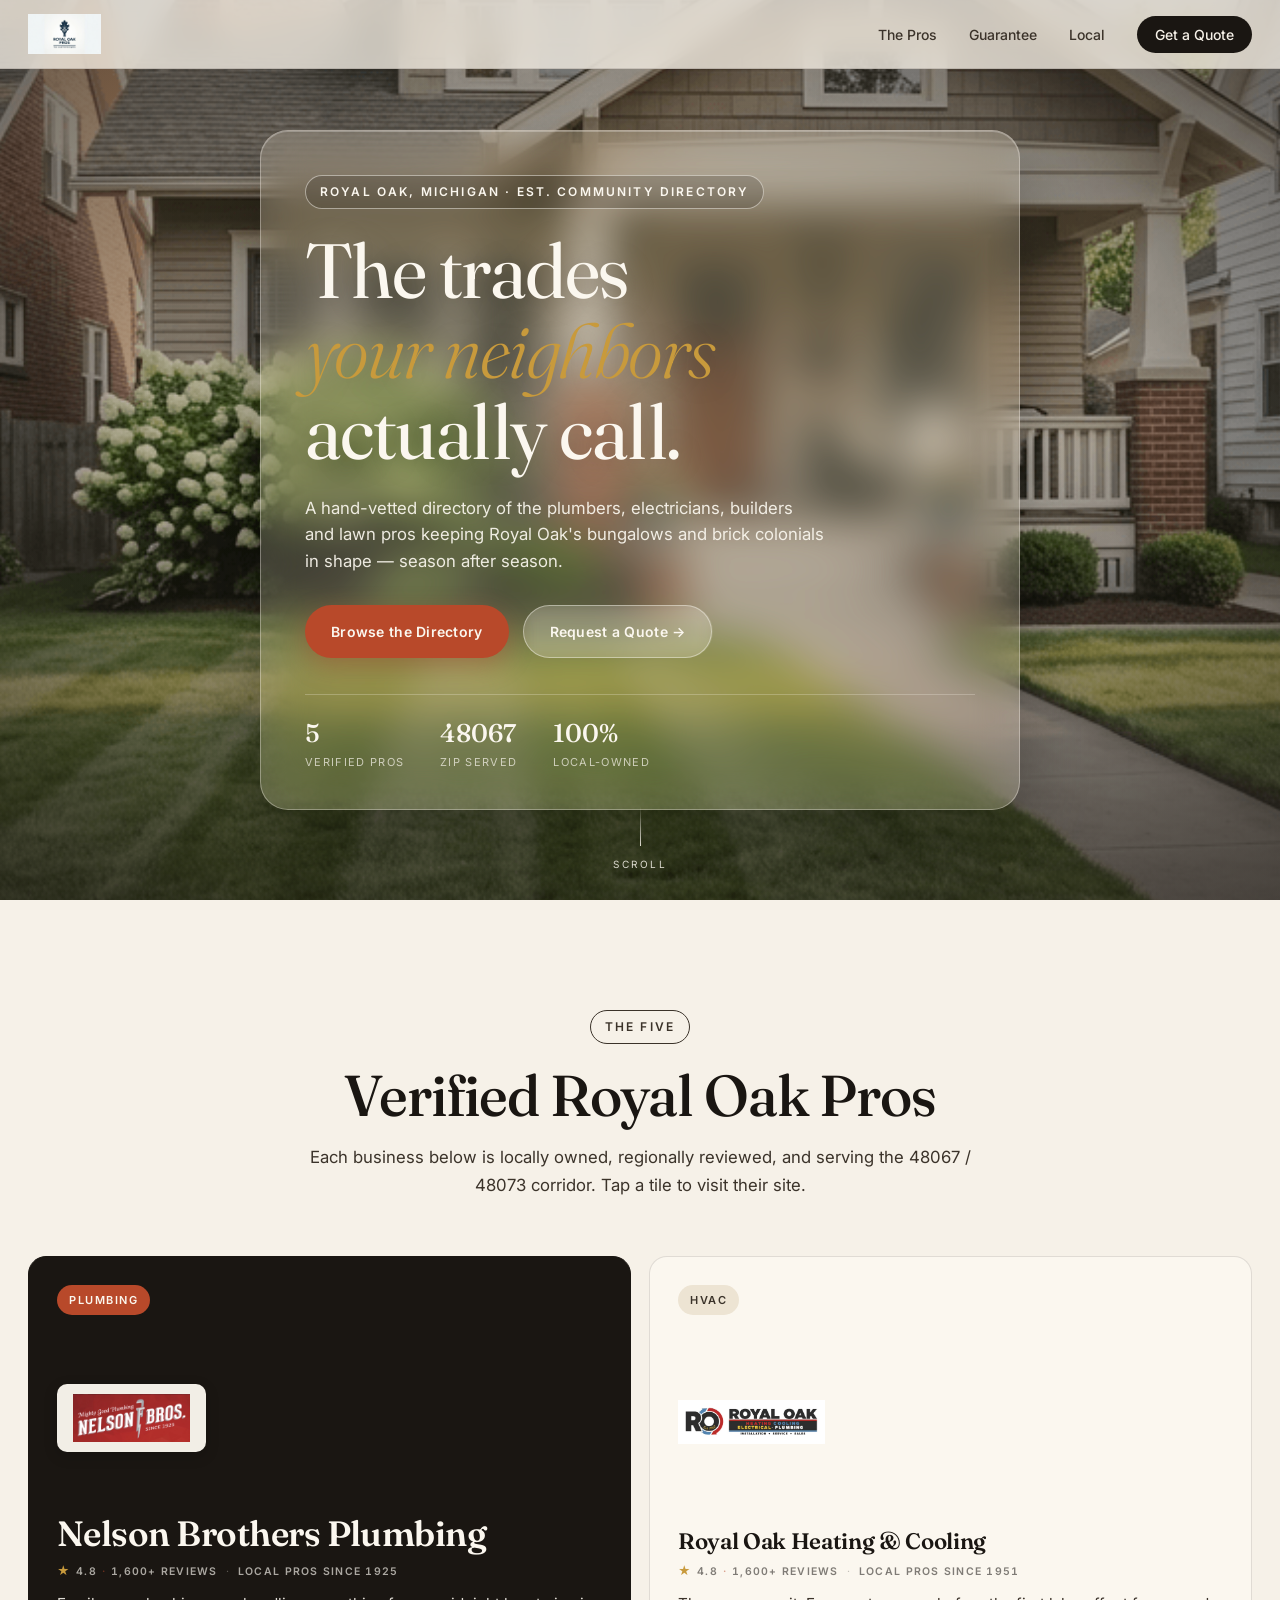
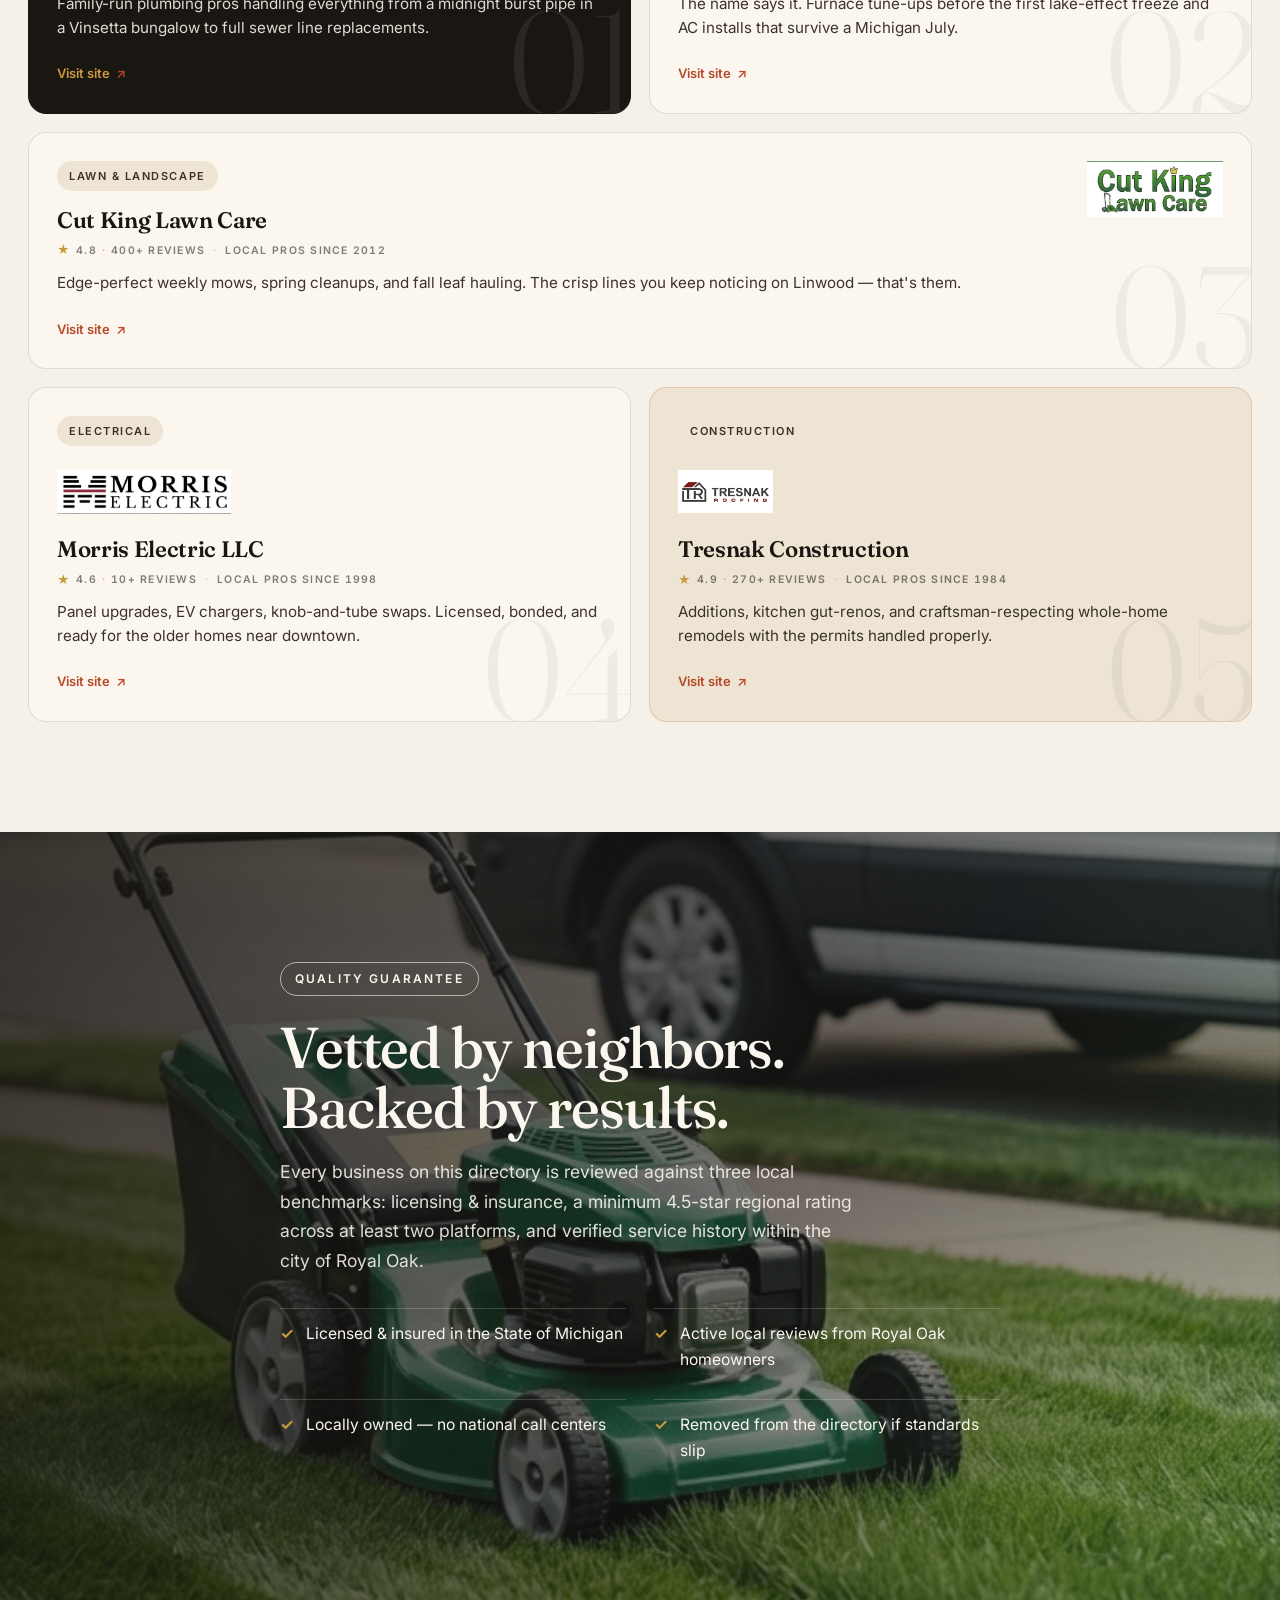
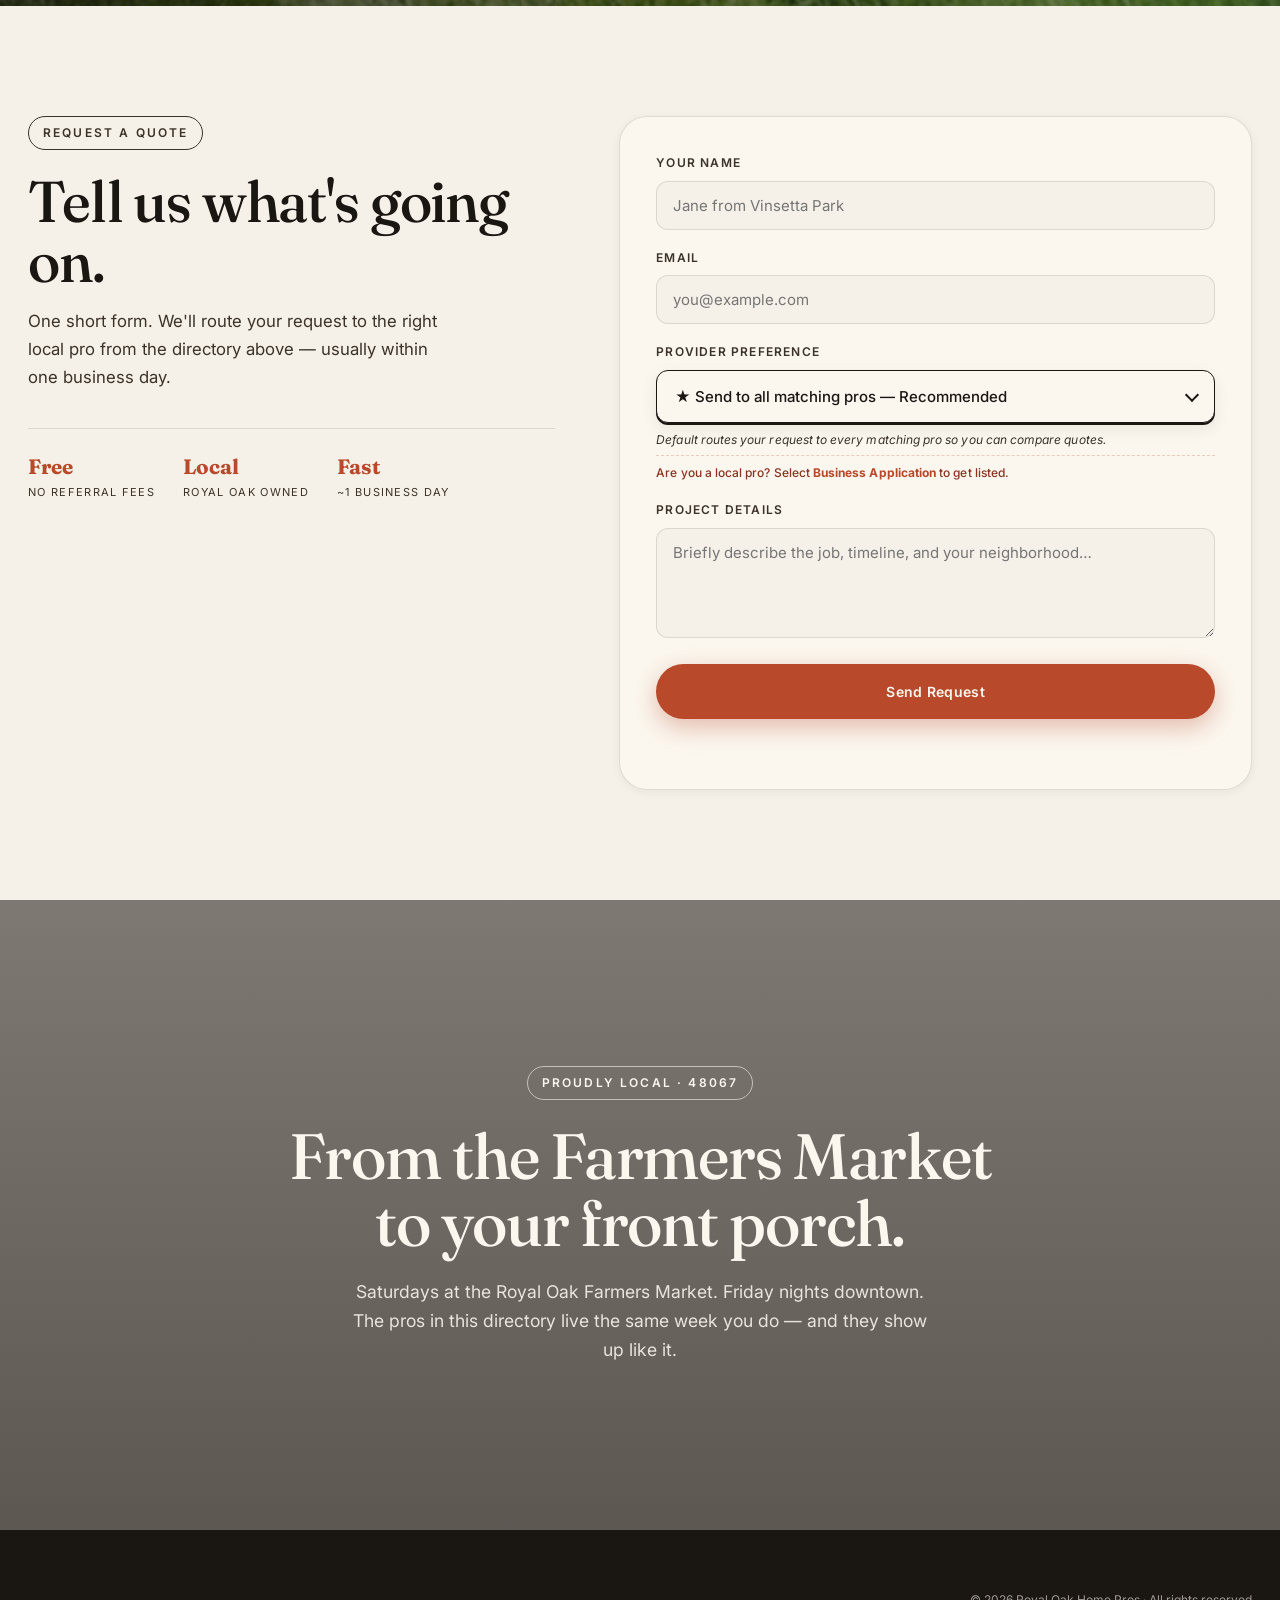
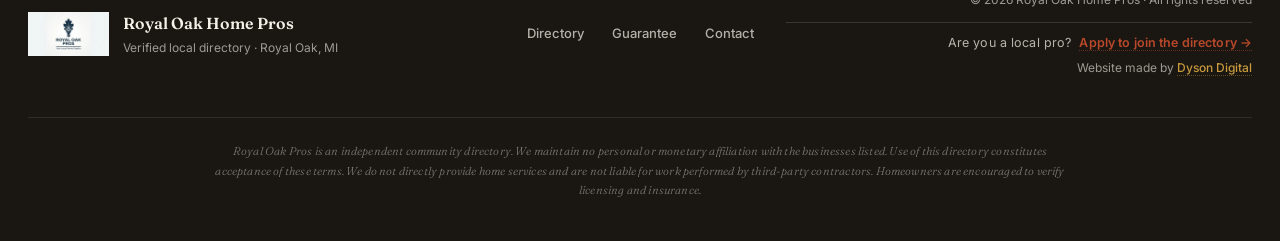
==== index.html @ 3fd9a945 "Revise footer legal disclaimer for clarity Updated footer legal text to clarify directory terms." ====
<!DOCTYPE html>
<html lang="en">
<head>
  <meta charset="UTF-8" />
  <meta http-equiv="X-UA-Compatible" content="IE=edge" />
  <meta name="viewport" content="width=device-width, initial-scale=1.0" />

  <!-- Primary Meta Tags -->
  <title>Royal Oak Home Pros | Trusted Local Contractors in Royal Oak, MI</title>
  <meta name="title" content="Royal Oak Home Pros | Trusted Local Contractors in Royal Oak, MI" />
  <meta name="description" content="Royal Oak Home Pros is the verified directory of the best plumbers, HVAC, electricians, lawn care, and construction professionals serving Royal Oak, Michigan." />
  <meta name="keywords" content="Royal Oak MI, Royal Oak home pros, Royal Oak plumber, Royal Oak HVAC, Royal Oak electrician, Royal Oak lawn care, Royal Oak contractor, Oakland County home services" />
  <meta name="author" content="Royal Oak Home Pros" />
  <meta name="robots" content="index, follow" />

  <!-- Open Graph / Facebook -->
  <meta property="og:type" content="website" />
  <meta property="og:title" content="Royal Oak Home Pros | Trusted Local Contractors in Royal Oak, MI" />
  <meta property="og:description" content="The verified directory of the best home service professionals in Royal Oak, Michigan." />
  <meta property="og:image" content="images/royal-oak-craftsman-bungalow.png" />

  <!-- Twitter -->
  <meta property="twitter:card" content="summary_large_image" />
  <meta property="twitter:title" content="Royal Oak Home Pros | Trusted Local Contractors in Royal Oak, MI" />
  <meta property="twitter:description" content="The verified directory of the best home service professionals in Royal Oak, Michigan." />
  <meta property="twitter:image" content="images/royal-oak-craftsman-bungalow.png" />

  <!-- Favicon -->
  <link rel="icon" type="image/png" href="images/favicon.png" />
  <link rel="shortcut icon" type="image/png" href="images/favicon.png" />
  <link rel="apple-touch-icon" href="images/favicon.png" />

  <!-- External Stylesheet -->
  <link rel="stylesheet" href="style.css" />

  <!-- Google Fonts -->
  <link rel="preconnect" href="https://fonts.googleapis.com" />
  <link rel="preconnect" href="https://fonts.gstatic.com" crossorigin />
  <link href="https://fonts.googleapis.com/css2?family=Fraunces:opsz,wght@9..144,300;9..144,400;9..144,500;9..144,600;9..144,700;9..144,800&family=Inter:wght@300;400;500;600;700&display=swap" rel="stylesheet" />

  <!-- JSON-LD Schema Markup: LocalBusiness Directory -->
  <script type="application/ld+json">
  {
    "@context": "https://schema.org",
    "@type": "LocalBusiness",
    "@id": "https://royaloakhomepros.com/#directory",
    "name": "Royal Oak Home Pros",
    "description": "Verified directory of trusted home service professionals serving Royal Oak, Michigan and the surrounding Oakland County area.",
    "url": "https://royaloakhomepros.com",
    "image": "images/royal-oak-craftsman-bungalow.png",
    "priceRange": "$$",
    "address": {
      "@type": "PostalAddress",
      "addressLocality": "Royal Oak",
      "addressRegion": "MI",
      "postalCode": "48067",
      "addressCountry": "US"
    },
    "geo": {
      "@type": "GeoCoordinates",
      "latitude": 42.4895,
      "longitude": -83.1446
    },
    "areaServed": {
      "@type": "City",
      "name": "Royal Oak, Michigan"
    },
    "hasOfferCatalog": {
      "@type": "OfferCatalog",
      "name": "Verified Royal Oak Home Service Providers",
      "itemListElement": [
        {
          "@type": "LocalBusiness",
          "name": "Nelson Brothers Plumbing",
          "url": "https://www.nelsonbrothersplumbing.com",
          "areaServed": "Royal Oak, MI"
        },
        {
          "@type": "LocalBusiness",
          "name": "Royal Oak Heating & Cooling",
          "url": "https://royaloakheating.com",
          "areaServed": "Royal Oak, MI"
        },
        {
          "@type": "LocalBusiness",
          "name": "Cut King Lawn Care",
          "url": "https://cutkinglawncare.com",
          "areaServed": "Royal Oak, MI"
        },
        {
          "@type": "LocalBusiness",
          "name": "Morris Electric LLC",
          "url": "https://www.morriselectricllc.com/",
          "areaServed": "Royal Oak, MI"
        },
        {
          "@type": "LocalBusiness",
          "name": "Tresnak Construction",
          "url": "https://tresnakconstruction.com",
          "areaServed": "Royal Oak, MI"
        }
      ]
    }
  }
  </script>
</head>
<body>

  <!-- Top Navigation -->
  <nav class="nav">
    <div class="nav-inner">
      <a href="#top" class="nav-logo">
        <img src="images/royal-oak-pros-logo.png" alt="Royal Oak Pros">
      </a>
      <ul class="nav-links">
        <li><a href="#pros">The Pros</a></li>
        <li><a href="#guarantee">Guarantee</a></li>
        <li><a href="#local">Local</a></li>
        <li><a href="#contact" class="nav-cta">Get a Quote</a></li>
      </ul>
    </div>
  </nav>

  <!-- HERO -->
  <header id="top" class="hero" role="banner">
    <div class="hero-bg" aria-hidden="true"></div>
    <div class="hero-vignette" aria-hidden="true"></div>

    <div class="hero-content">
      <div class="glass-card">
        <span class="eyebrow">Royal Oak, Michigan · Est. Community Directory</span>
        <h1>The trades<br/><em>your neighbors</em><br/>actually call.</h1>
        <p class="hero-sub">A hand-vetted directory of the plumbers, electricians, builders and lawn pros keeping Royal Oak's bungalows and brick colonials in shape — season after season.</p>
        <div class="hero-actions">
          <a href="#pros" class="btn btn-primary">Browse the Directory</a>
          <a href="#contact" class="btn btn-ghost">Request a Quote →</a>
        </div>
        <div class="hero-meta">
          <div><strong>5</strong><span>Verified Pros</span></div>
          <div><strong>48067</strong><span>Zip Served</span></div>
          <div><strong>100%</strong><span>Local-Owned</span></div>
        </div>
      </div>
    </div>

    <div class="scroll-cue" aria-hidden="true">
      <span></span>
      <small>Scroll</small>
    </div>
  </header>

  <!-- BENTO PROS -->
  <section id="pros" class="pros-section">
    <div class="section-header">
      <span class="eyebrow dark">The Five</span>
      <h2>Verified Royal Oak Pros</h2>
      <p>Each business below is locally owned, regionally reviewed, and serving the 48067 / 48073 corridor. Tap a tile to visit their site.</p>
    </div>

    <div class="bento">

      <!-- Tile 1: LARGE Feature -->
      <a href="https://www.nelsonbrothersplumbing.com" target="_blank" rel="noopener" class="bento-tile tile-feature">
        <div class="tile-tag">Plumbing</div>
        <div class="tile-logo tile-logo-dark">
          <img src="images/nelson.png" alt="Nelson Brothers Plumbing logo" loading="lazy">
        </div>
        <div class="tile-body">
          <h3>Nelson Brothers Plumbing</h3>
          <div class="tile-meta">
            <span class="meta-rating"><span class="meta-star" aria-hidden="true">★</span>4.8 <em>·</em> 1,600+ Reviews</span>
            <span class="meta-sep" aria-hidden="true">·</span>
            <span class="meta-longevity">Local Pros Since 1925</span>
          </div>
          <p>Family-run plumbing pros handling everything from a midnight burst pipe in a Vinsetta bungalow to full sewer line replacements.</p>
          <span class="tile-link">Visit site <em>↗</em></span>
        </div>
        <div class="tile-deco" aria-hidden="true">01</div>
      </a>

      <!-- Tile 2: TALL -->
      <a href="https://royaloakheating.com" target="_blank" rel="noopener" class="bento-tile tile-tall">
        <div class="tile-tag">HVAC</div>
        <div class="tile-logo">
          <img src="images/roheating.png" alt="Royal Oak Heating & Cooling logo" loading="lazy">
        </div>
        <div class="tile-body">
          <h3>Royal Oak Heating &amp; Cooling</h3>
          <div class="tile-meta">
            <span class="meta-rating"><span class="meta-star" aria-hidden="true">★</span>4.8 <em>·</em> 1,600+ Reviews</span>
            <span class="meta-sep" aria-hidden="true">·</span>
            <span class="meta-longevity">Local Pros Since 1951</span>
          </div>
          <p>The name says it. Furnace tune-ups before the first lake-effect freeze and AC installs that survive a Michigan July.</p>
          <span class="tile-link">Visit site <em>↗</em></span>
        </div>
        <div class="tile-deco" aria-hidden="true">02</div>
      </a>

      <!-- Tile 3: WIDE -->
      <a href="https://cutkinglawncare.com" target="_blank" rel="noopener" class="bento-tile tile-wide">
        <div class="tile-tag">Lawn &amp; Landscape</div>
        <div class="tile-logo tile-logo-inline">
          <img src="images/cutking.png" alt="Cut King Lawn Care logo" loading="lazy">
        </div>
        <div class="tile-body">
          <h3>Cut King Lawn Care</h3>
          <div class="tile-meta">
            <span class="meta-rating"><span class="meta-star" aria-hidden="true">★</span>4.8 <em>·</em> 400+ Reviews</span>
            <span class="meta-sep" aria-hidden="true">·</span>
            <span class="meta-longevity">Local Pros Since 2012</span>
          </div>
          <p>Edge-perfect weekly mows, spring cleanups, and fall leaf hauling. The crisp lines you keep noticing on Linwood — that's them.</p>
          <span class="tile-link">Visit site <em>↗</em></span>
        </div>
        <div class="tile-deco" aria-hidden="true">03</div>
      </a>

      <!-- Tile 4: SMALL -->
      <a href="https://www.morriselectricllc.com/" target="_blank" rel="noopener" class="bento-tile tile-small">
        <div class="tile-tag">Electrical</div>
        <div class="tile-logo">
          <img src="images/morris.png" alt="Morris Electric LLC logo" loading="lazy">
        </div>
        <div class="tile-body">
          <h3>Morris Electric LLC</h3>
          <div class="tile-meta">
            <span class="meta-rating"><span class="meta-star" aria-hidden="true">★</span>4.6 <em>·</em> 10+ Reviews</span>
            <span class="meta-sep" aria-hidden="true">·</span>
            <span class="meta-longevity">Local Pros Since 1998</span>
          </div>
          <p>Panel upgrades, EV chargers, knob-and-tube swaps. Licensed, bonded, and ready for the older homes near downtown.</p>
          <span class="tile-link">Visit site <em>↗</em></span>
        </div>
        <div class="tile-deco" aria-hidden="true">04</div>
      </a>

      <!-- Tile 5: SMALL -->
      <a href="https://tresnakconstruction.com" target="_blank" rel="noopener" class="bento-tile tile-small accent">
        <div class="tile-tag">Construction</div>
        <div class="tile-logo">
          <img src="images/roofing.png" alt="Tresnak Construction logo" loading="lazy">
        </div>
        <div class="tile-body">
          <h3>Tresnak Construction</h3>
          <div class="tile-meta">
            <span class="meta-rating"><span class="meta-star" aria-hidden="true">★</span>4.9 <em>·</em> 270+ Reviews</span>
            <span class="meta-sep" aria-hidden="true">·</span>
            <span class="meta-longevity">Local Pros Since 1984</span>
          </div>
          <p>Additions, kitchen gut-renos, and craftsman-respecting whole-home remodels with the permits handled properly.</p>
          <span class="tile-link">Visit site <em>↗</em></span>
        </div>
        <div class="tile-deco" aria-hidden="true">05</div>
      </a>

    </div>
  </section>

  <!-- QUALITY GUARANTEE SECTION BREAK -->
  <section id="guarantee" class="guarantee">
    <div class="guarantee-image" aria-hidden="true"></div>
    <div class="guarantee-overlay" aria-hidden="true"></div>
    <div class="guarantee-content">
      <span class="eyebrow light">Quality Guarantee</span>
      <h2>Vetted by neighbors.<br/>Backed by results.</h2>
      <p>Every business on this directory is reviewed against three local benchmarks: licensing &amp; insurance, a minimum 4.5-star regional rating across at least two platforms, and verified service history within the city of Royal Oak.</p>
      <ul class="guarantee-list">
        <li><span>✓</span> Licensed &amp; insured in the State of Michigan</li>
        <li><span>✓</span> Active local reviews from Royal Oak homeowners</li>
        <li><span>✓</span> Locally owned — no national call centers</li>
        <li><span>✓</span> Removed from the directory if standards slip</li>
      </ul>
    </div>
  </section>

  <!-- CONTACT FORM -->
  <section id="contact" class="contact">
    <div class="contact-grid">
      <div class="contact-copy">
        <span class="eyebrow dark">Request a Quote</span>
        <h2>Tell us what's going on.</h2>
        <p>One short form. We'll route your request to the right local pro from the directory above — usually within one business day.</p>
        <div class="contact-trust">
          <div><strong>Free</strong><span>No referral fees</span></div>
          <div><strong>Local</strong><span>Royal Oak owned</span></div>
          <div><strong>Fast</strong><span>~1 business day</span></div>
        </div>
      </div>

      <form id="quoteForm" class="contact-form" novalidate>
        <span id="contact-section" class="form-anchor" aria-hidden="true"></span>
        <div class="field">
          <label for="name">Your name</label>
          <input type="text" id="name" name="name" required placeholder="Jane from Vinsetta Park" />
        </div>
        <div class="field">
          <label for="email">Email</label>
          <input type="email" id="email" name="email" required placeholder="you@example.com" />
        </div>
        <div class="field field-provider">
          <label for="service">Provider preference</label>
          <div class="provider-select">
            <select id="service" name="service" required>
              <option value="Send to all matching pros" selected>★ Send to all matching pros — Recommended</option>
              <option disabled>──────────────</option>
              <option value="Plumbing — Nelson Brothers">Plumbing — Nelson Brothers</option>
              <option value="HVAC — Royal Oak Heating &amp; Cooling">HVAC — Royal Oak Heating &amp; Cooling</option>
              <option value="Lawn &amp; Landscape — Cut King">Lawn &amp; Landscape — Cut King</option>
              <option value="Electrical — Morris Electric">Electrical — Morris Electric</option>
              <option value="Construction — Tresnak Construction">Construction — Tresnak Construction</option>
              <option disabled>──────────────</option>
              <option value="Not sure yet">Not sure yet — help me decide</option>
              <option disabled>──────────────</option>
              <option value="Join the Directory — Business Application">Join the Directory — Business Application</option>
            </select>
            <span class="provider-chevron" aria-hidden="true"></span>
          </div>
          <small class="field-help">Default routes your request to every matching pro so you can compare quotes.</small>
          <small class="field-help field-help-pro">Are you a local pro? Select <strong>Business Application</strong> to get listed.</small>
        </div>
        <div class="field">
          <label for="message">Project details</label>
          <textarea id="message" name="message" rows="4" required placeholder="Briefly describe the job, timeline, and your neighborhood…"></textarea>
        </div>
        <button type="submit" class="btn btn-primary btn-block">
          <span class="btn-label">Send Request</span>
          <span class="btn-spinner" aria-hidden="true"></span>
        </button>
        <p class="form-error" id="formError" role="alert"></p>
      </form>
    </div>
  </section>

  <!-- LOCAL ANCHOR PARALLAX -->
  <section id="local" class="parallax" aria-label="Royal Oak Farmers Market">
    <div class="parallax-content">
      <span class="eyebrow light">Proudly Local · 48067</span>
      <h2>From the Farmers Market<br/>to your front porch.</h2>
      <p>Saturdays at the Royal Oak Farmers Market. Friday nights downtown. The pros in this directory live the same week you do — and they show up like it.</p>
    </div>
  </section>

  <!-- FOOTER -->
  <footer class="footer">
    <div class="footer-inner">
      <div class="footer-brand">
        <img src="images/royal-oak-pros-logo.png" alt="Royal Oak Pros">
        <div>
          <strong>Royal Oak Home Pros</strong>
          <small>Verified local directory · Royal Oak, MI</small>
        </div>
      </div>
      <nav class="footer-nav">
        <a href="#pros">Directory</a>
        <a href="#guarantee">Guarantee</a>
        <a href="#contact">Contact</a>
      </nav>
      <div class="footer-credit">
        <small>© 2026 Royal Oak Home Pros · All rights reserved</small>
        <small class="pro-magnet">Are you a local pro? <a href="#contact-section">Apply to join the directory →</a></small>
        <small>Website made by <a href="https://dysondigital.com" target="_blank" rel="noopener">Dyson Digital</a></small>
      </div>
    </div>
    <div class="footer-legal">
      <p>Royal Oak Pros is an independent community directory. We maintain no personal or monetary affiliation with the businesses listed. Use of this directory constitutes acceptance of these terms. We do not directly provide home services and are not liable for work performed by third-party contractors. Homeowners are encouraged to verify licensing and insurance.
</p>
    </div>
  </footer>

  <!-- AJAX Form Submission -->
  <script>
    (function () {
      const form = document.getElementById('quoteForm');
      const errorEl = document.getElementById('formError');
      const FORMSPREE_ENDPOINT = 'https://formspree.io/f/meevzwbe';

      form.addEventListener('submit', async function (e) {
        e.preventDefault();
        errorEl.textContent = '';
        form.classList.add('is-loading');

        const data = new FormData(form);

        try {
          const response = await fetch(FORMSPREE_ENDPOINT, {
            method: 'POST',
            body: data,
            headers: { 'Accept': 'application/json' }
          });

          if (response.ok) {
            // Hide form, then redirect
            form.style.display = 'none';
            window.location.href = 'thanks.html';
          } else {
            const json = await response.json().catch(() => ({}));
            errorEl.textContent = (json && json.error)
              ? json.error
              : 'Something went wrong. Please try again or email us directly.';
            form.classList.remove('is-loading');
          }
        } catch (err) {
          errorEl.textContent = 'Network error. Please check your connection and try again.';
          form.classList.remove('is-loading');
        }
      });
    })();
  </script>

</body>
</html>
---- style.css ----
/* =========================================================
   Royal Oak Home Pros — style.css
   Editorial / craftsman-modern aesthetic
   ========================================================= */

:root {
  --ink: #1a1612;
  --ink-soft: #3b332a;
  --paper: #f6f1e8;
  --paper-warm: #ede4d3;
  --cream: #fbf7ef;
  --rust: #b8492a;
  --rust-deep: #8a3320;
  --moss: #4a5d3a;
  --gold: #c89a3c;
  --line: rgba(26, 22, 18, 0.12);

  --font-display: "Fraunces", Georgia, "Times New Roman", serif;
  --font-body: "Inter", -apple-system, BlinkMacSystemFont, sans-serif;

  --radius: 18px;
  --radius-lg: 28px;
  --shadow-sm: 0 2px 10px rgba(26, 22, 18, 0.06);
  --shadow-md: 0 12px 40px rgba(26, 22, 18, 0.12);
  --shadow-lg: 0 24px 80px rgba(26, 22, 18, 0.22);
}

* {
  box-sizing: border-box;
  margin: 0;
  padding: 0;
}

html {
  scroll-behavior: smooth;
  -webkit-text-size-adjust: 100%;
}

body {
  font-family: var(--font-body);
  font-size: 17px;
  line-height: 1.65;
  color: var(--ink);
  background: var(--paper);
  overflow-x: hidden;
  -webkit-font-smoothing: antialiased;
  -moz-osx-font-smoothing: grayscale;
}

img { max-width: 100%; display: block; }
a { color: inherit; text-decoration: none; }
button { font: inherit; cursor: pointer; border: none; background: none; }

/* ---------- Shared bits ---------- */
.eyebrow {
  display: inline-block;
  font-family: var(--font-body);
  font-size: 12px;
  font-weight: 600;
  letter-spacing: 0.18em;
  text-transform: uppercase;
  color: var(--rust);
  padding: 6px 14px;
  border: 1px solid currentColor;
  border-radius: 100px;
  margin-bottom: 22px;
}
.eyebrow.dark { color: var(--ink-soft); }
.eyebrow.light { color: var(--cream); border-color: rgba(251, 247, 239, 0.6); }

h1, h2, h3 {
  font-family: var(--font-display);
  font-weight: 500;
  letter-spacing: -0.02em;
  line-height: 1.05;
}
h2 {
  font-size: clamp(2rem, 4.5vw, 3.6rem);
  margin-bottom: 18px;
}
h3 {
  font-size: 1.4rem;
  font-weight: 600;
  letter-spacing: -0.015em;
  line-height: 1.2;
}

em { font-style: italic; color: var(--rust); }

/* =========================================================
   NAV
   ========================================================= */
.nav {
  position: fixed;
  top: 0; left: 0; right: 0;
  z-index: 50;
  background: rgba(246, 241, 232, 0.78);
  backdrop-filter: saturate(180%) blur(14px);
  -webkit-backdrop-filter: saturate(180%) blur(14px);
  border-bottom: 1px solid var(--line);
}
.nav-inner {
  max-width: 1280px;
  margin: 0 auto;
  padding: 14px 28px;
  display: flex;
  align-items: center;
  justify-content: space-between;
  gap: 16px;
}
.nav-logo {
  display: flex;
  align-items: center;
  gap: 12px;
  flex-shrink: 0;
  min-width: 0;
}
.nav-logo img {
  display: block;
  height: 40px;
  width: auto;
  max-width: 100%;
  object-fit: contain;
}
.logo-mark {
  display: inline-grid;
  place-items: center;
  width: 36px; height: 36px;
  background: var(--ink);
  color: var(--paper);
  font-family: var(--font-display);
  font-weight: 700;
  font-size: 14px;
  border-radius: 50%;
  letter-spacing: 0.02em;
}
.logo-text {
  font-family: var(--font-display);
  font-weight: 600;
  font-size: 18px;
  letter-spacing: -0.01em;
}
.logo-text em { font-weight: 400; color: var(--ink-soft); }
.nav-links {
  list-style: none;
  display: flex;
  gap: 32px;
  align-items: center;
  flex-shrink: 0;
}
.nav-links a {
  font-size: 14px;
  font-weight: 500;
  color: var(--ink-soft);
  transition: color .2s ease;
}
.nav-links a:hover { color: var(--rust); }
.nav-cta {
  background: var(--ink);
  color: var(--paper) !important;
  padding: 10px 18px;
  border-radius: 100px;
  font-weight: 500;
  white-space: nowrap;
  flex-shrink: 0;
  transition: background .2s ease, transform .2s ease;
}
.nav-cta:hover { background: var(--rust); transform: translateY(-1px); }

@media (max-width: 720px) {
  .nav-inner { padding: 12px 16px; gap: 10px; }
  .nav-links li:not(:last-child) { display: none; }
  .nav-links { gap: 0; }
  .nav-logo img { height: 32px; max-width: 150px; }
  .nav-cta { padding: 9px 14px; font-size: 13px; }
}
@media (max-width: 440px) {
  .nav-inner { padding: 10px 14px; gap: 8px; }
  .nav-logo img { height: 28px; max-width: 120px; }
  .nav-cta { padding: 8px 12px; font-size: 12px; letter-spacing: 0; }
}
@media (max-width: 360px) {
  .nav-logo img { height: 26px; max-width: 100px; }
  .nav-cta { padding: 7px 11px; font-size: 11.5px; }
}

/* =========================================================
   HERO
   ========================================================= */
.hero {
  position: relative;
  min-height: 100vh;
  display: flex;
  align-items: center;
  justify-content: center;
  padding: 120px 24px 80px;
  overflow: hidden;
}
.hero-bg {
  position: absolute; inset: 0;
  background-image: url('images/royal-oak-craftsman-bungalow.png');
  background-size: cover;
  background-position: center;
  z-index: 0;
  transform: scale(1.05);
  animation: heroDrift 24s ease-in-out infinite alternate;
}
@keyframes heroDrift {
  from { transform: scale(1.05) translate(0, 0); }
  to   { transform: scale(1.10) translate(-12px, -8px); }
}
.hero-vignette {
  position: absolute; inset: 0;
  background:
    radial-gradient(ellipse at center, rgba(0,0,0,0) 30%, rgba(26,22,18,0.55) 100%),
    linear-gradient(180deg, rgba(26,22,18,0.25) 0%, rgba(26,22,18,0.15) 50%, rgba(26,22,18,0.45) 100%);
  z-index: 1;
}
.hero-content {
  position: relative;
  z-index: 2;
  width: 100%;
  max-width: 760px;
}

/* GLASSMORPHISM CARD */
.glass-card {
  background: rgba(251, 247, 239, 0.18);
  backdrop-filter: blur(22px) saturate(160%);
  -webkit-backdrop-filter: blur(22px) saturate(160%);
  border: 1px solid rgba(251, 247, 239, 0.35);
  border-radius: var(--radius-lg);
  padding: 44px 44px 38px;
  color: var(--cream);
  box-shadow:
    0 30px 80px rgba(0, 0, 0, 0.35),
    inset 0 1px 0 rgba(255,255,255,0.25);
  animation: glassRise 1.1s cubic-bezier(.2,.8,.2,1) both;
}
@keyframes glassRise {
  from { opacity: 0; transform: translateY(28px); }
  to   { opacity: 1; transform: translateY(0); }
}
.glass-card .eyebrow {
  color: var(--cream);
  border-color: rgba(251, 247, 239, 0.5);
  background: rgba(0,0,0,0.15);
}
.glass-card h1 {
  font-size: clamp(2.6rem, 6vw, 5rem);
  font-weight: 400;
  margin-bottom: 22px;
  text-shadow: 0 2px 30px rgba(0,0,0,0.25);
}
.glass-card h1 em {
  color: var(--gold);
  font-style: italic;
  font-weight: 300;
}
.hero-sub {
  font-size: 1.05rem;
  line-height: 1.6;
  color: rgba(251, 247, 239, 0.92);
  max-width: 520px;
  margin-bottom: 30px;
}
.hero-actions {
  display: flex;
  gap: 14px;
  flex-wrap: wrap;
  margin-bottom: 36px;
}
.hero-meta {
  display: flex;
  gap: 36px;
  padding-top: 26px;
  border-top: 1px solid rgba(251, 247, 239, 0.25);
}
.hero-meta div { display: flex; flex-direction: column; }
.hero-meta strong {
  font-family: var(--font-display);
  font-size: 1.6rem;
  font-weight: 500;
  color: var(--cream);
  line-height: 1;
}
.hero-meta span {
  font-size: 11px;
  letter-spacing: 0.12em;
  text-transform: uppercase;
  color: rgba(251, 247, 239, 0.7);
  margin-top: 6px;
}

@media (max-width: 600px) {
  .glass-card { padding: 32px 26px 28px; }
  .hero-meta { gap: 22px; }
  .hero-meta strong { font-size: 1.3rem; }
}

/* Buttons */
.btn {
  display: inline-flex;
  align-items: center;
  justify-content: center;
  gap: 8px;
  padding: 14px 26px;
  border-radius: 100px;
  font-size: 14px;
  font-weight: 600;
  letter-spacing: 0.02em;
  transition: transform .2s ease, background .2s ease, color .2s ease, box-shadow .2s ease;
  position: relative;
  overflow: hidden;
}
.btn-primary {
  background: var(--rust);
  color: var(--cream);
  box-shadow: 0 8px 24px rgba(184, 73, 42, 0.35);
}
.btn-primary:hover {
  background: var(--rust-deep);
  transform: translateY(-2px);
  box-shadow: 0 12px 32px rgba(184, 73, 42, 0.45);
}
.btn-ghost {
  background: rgba(251, 247, 239, 0.12);
  color: var(--cream);
  border: 1px solid rgba(251, 247, 239, 0.45);
  backdrop-filter: blur(8px);
}
.btn-ghost:hover { background: rgba(251, 247, 239, 0.22); }
.btn-block { width: 100%; padding: 16px 26px; }

/* Scroll cue */
.scroll-cue {
  position: absolute;
  bottom: 28px;
  left: 50%;
  transform: translateX(-50%);
  z-index: 3;
  display: flex;
  flex-direction: column;
  align-items: center;
  gap: 10px;
  color: var(--cream);
  opacity: 0.85;
}
.scroll-cue span {
  width: 1px;
  height: 40px;
  background: linear-gradient(to bottom, transparent, var(--cream));
  animation: scrollPulse 2s ease-in-out infinite;
}
.scroll-cue small {
  font-size: 10px;
  letter-spacing: 0.25em;
  text-transform: uppercase;
}
@keyframes scrollPulse {
  0%, 100% { opacity: 0.4; transform: scaleY(1); }
  50% { opacity: 1; transform: scaleY(1.2); }
}

/* =========================================================
   SECTION HEADER
   ========================================================= */
.section-header {
  text-align: center;
  max-width: 680px;
  margin: 0 auto 56px;
}
.section-header p {
  color: var(--ink-soft);
  font-size: 1.05rem;
  margin-top: 12px;
}

/* =========================================================
   BENTO GRID
   ========================================================= */
.pros-section {
  padding: 110px 28px;
  max-width: 1280px;
  margin: 0 auto;
}

.bento {
  display: grid;
  grid-template-columns: repeat(4, 1fr);
  grid-auto-rows: minmax(220px, auto);
  gap: 18px;
}

.bento-tile {
  position: relative;
  background: var(--cream);
  border: 1px solid var(--line);
  border-radius: var(--radius);
  padding: 28px;
  display: flex;
  flex-direction: column;
  justify-content: space-between;
  overflow: hidden;
  transition: transform .35s cubic-bezier(.2,.8,.2,1), box-shadow .35s ease, border-color .35s ease;
  isolation: isolate;
}
.bento-tile::before {
  content: "";
  position: absolute;
  inset: 0;
  background: radial-gradient(circle at 100% 0%, rgba(184, 73, 42, 0.12), transparent 55%);
  opacity: 0;
  transition: opacity .35s ease;
  z-index: -1;
}
.bento-tile:hover {
  transform: translateY(-6px);
  box-shadow: var(--shadow-md);
  border-color: rgba(184, 73, 42, 0.35);
}
.bento-tile:hover::before { opacity: 1; }

.tile-feature { grid-column: span 2; grid-row: span 2; background: var(--ink); color: var(--cream); border-color: var(--ink); }
.tile-feature h3 { font-size: 2.2rem; color: var(--cream); }
.tile-feature .tile-tag { background: var(--rust); color: var(--cream); }
.tile-feature .tile-deco { color: rgba(251, 247, 239, 0.08); }
.tile-feature .tile-body p { color: rgba(251, 247, 239, 0.88); }
.tile-feature .tile-link { color: var(--gold); }
.tile-feature:hover { border-color: var(--rust); }

.tile-tall  { grid-column: span 2; grid-row: span 2; }
.tile-wide  { grid-column: span 4; grid-row: span 1; }
.tile-small { grid-column: span 2; grid-row: span 1; }

.tile-small.accent { background: var(--paper-warm); border-color: rgba(184, 73, 42, 0.2); }

.tile-tag {
  align-self: flex-start;
  font-size: 11px;
  letter-spacing: 0.14em;
  text-transform: uppercase;
  font-weight: 600;
  padding: 6px 12px;
  border-radius: 100px;
  background: var(--paper-warm);
  color: var(--ink-soft);
  margin-bottom: 16px;
}

/* Pro business logos (brand marks) */
.tile-logo {
  display: flex;
  align-items: center;
  justify-content: flex-start;
  padding: 8px 0 18px;
  margin-bottom: 4px;
}
.tile-logo img {
  display: block;
  height: 44px;
  width: auto;
  max-width: 180px;
  object-fit: contain;
  object-position: left center;
}
/* Feature tile (dark background) — add subtle light plate so logos remain visible */
.tile-logo-dark {
  align-self: flex-start;
  background: rgba(251, 247, 239, 0.96);
  padding: 10px 16px;
  border-radius: 10px;
  margin-bottom: 8px;
  box-shadow: 0 4px 14px rgba(0, 0, 0, 0.18);
}
.tile-logo-dark img {
  height: 48px;
  max-width: 200px;
}
/* Wide tile — place logo inline on the right instead of top for a horizontal layout */
.tile-wide { position: relative; }
.tile-logo-inline {
  position: absolute;
  top: 28px;
  right: 28px;
  padding: 0;
  margin: 0;
  justify-content: flex-end;
  max-width: 40%;
}
.tile-logo-inline img {
  height: 56px;
  max-width: 220px;
  object-position: right center;
}

@media (max-width: 900px) {
  .tile-logo img { height: 40px; max-width: 160px; }
  .tile-logo-dark img { height: 42px; max-width: 170px; }
  /* On mobile the wide tile is full-width — move logo back to the top flow */
  .tile-logo-inline {
    position: static;
    justify-content: flex-start;
    max-width: 100%;
    padding: 8px 0 18px;
  }
  .tile-logo-inline img {
    height: 44px;
    max-width: 180px;
    object-position: left center;
  }
}
@media (max-width: 480px) {
  .tile-logo img { height: 36px; max-width: 140px; }
  .tile-logo-dark { padding: 8px 14px; }
  .tile-logo-dark img { height: 38px; max-width: 150px; }
  .tile-logo-inline img { height: 40px; max-width: 160px; }
}

.tile-body { display: flex; flex-direction: column; gap: 10px; }
.tile-body p { color: var(--ink-soft); font-size: 0.95rem; line-height: 1.55; }

/* Pro metadata — high-end fine print supporting the business name */
.tile-meta {
  display: flex;
  align-items: center;
  flex-wrap: wrap;
  gap: 8px;
  margin-top: -2px;
  margin-bottom: 2px;
  font-size: 10.5px;
  font-weight: 600;
  letter-spacing: 0.12em;
  text-transform: uppercase;
  color: rgba(26, 22, 18, 0.55);
  font-feature-settings: "tnum" 1;
}
.tile-meta .meta-rating,
.tile-meta .meta-longevity {
  display: inline-flex;
  align-items: center;
  gap: 4px;
  white-space: nowrap;
}
.tile-meta .meta-rating em {
  font-style: normal;
  opacity: 0.5;
  padding: 0 1px;
}
.tile-meta .meta-star {
  color: var(--gold);
  font-size: 12px;
  letter-spacing: 0;
  margin-right: 2px;
  line-height: 1;
}
.tile-meta .meta-sep {
  color: rgba(26, 22, 18, 0.25);
  font-weight: 400;
}
/* Dark feature tile — lighter fine print so it reads on ink background */
.tile-feature .tile-meta {
  color: rgba(251, 247, 239, 0.65);
}
.tile-feature .tile-meta .meta-sep {
  color: rgba(251, 247, 239, 0.3);
}
@media (max-width: 480px) {
  .tile-meta { font-size: 10px; letter-spacing: 0.1em; gap: 6px; }
}

.tile-link {
  margin-top: 14px;
  font-size: 13px;
  font-weight: 600;
  color: var(--rust);
  display: inline-flex;
  align-items: center;
  gap: 6px;
}
.tile-link em {
  font-style: normal;
  transition: transform .25s ease;
  display: inline-block;
}
.bento-tile:hover .tile-link em { transform: translate(3px, -3px); }

.tile-deco {
  position: absolute;
  bottom: -20px;
  right: -8px;
  font-family: var(--font-display);
  font-size: 9rem;
  font-weight: 300;
  color: rgba(26, 22, 18, 0.05);
  pointer-events: none;
  line-height: 1;
}

@media (max-width: 900px) {
  .bento { grid-template-columns: repeat(2, 1fr); }
  .tile-feature, .tile-tall, .tile-small, .tile-wide { grid-column: span 2; grid-row: auto; }
  .tile-feature h3 { font-size: 1.8rem; }
}

/* =========================================================
   QUALITY GUARANTEE — section break with image
   ========================================================= */
.guarantee {
  position: relative;
  padding: 130px 28px;
  color: var(--cream);
  overflow: hidden;
  isolation: isolate;
}
.guarantee-image {
  position: absolute; inset: 0;
  background-image: url('images/professional-lawn-care.png');
  background-size: cover;
  background-position: center;
  z-index: -2;
}
.guarantee-overlay {
  position: absolute; inset: 0;
  background:
    linear-gradient(120deg, rgba(26, 22, 18, 0.85) 0%, rgba(26, 22, 18, 0.55) 60%, rgba(74, 93, 58, 0.35) 100%);
  z-index: -1;
}
.guarantee-content {
  max-width: 720px;
  margin: 0 auto;
}
.guarantee-content h2 em { color: var(--gold); }
.guarantee-content p {
  font-size: 1.1rem;
  line-height: 1.7;
  color: rgba(251, 247, 239, 0.88);
  margin-bottom: 32px;
  max-width: 580px;
}
.guarantee-list {
  list-style: none;
  display: grid;
  grid-template-columns: repeat(2, 1fr);
  gap: 14px 28px;
}
.guarantee-list li {
  font-size: 0.98rem;
  color: var(--cream);
  display: flex;
  align-items: flex-start;
  gap: 12px;
  padding: 12px 0;
  border-top: 1px solid rgba(251, 247, 239, 0.18);
}
.guarantee-list li span {
  color: var(--gold);
  font-weight: 700;
  flex-shrink: 0;
}
@media (max-width: 700px) {
  .guarantee-list { grid-template-columns: 1fr; }
}

/* =========================================================
   CONTACT FORM
   ========================================================= */
.contact {
  padding: 110px 28px;
  max-width: 1280px;
  margin: 0 auto;
}
.contact-grid {
  display: grid;
  grid-template-columns: 1fr 1.2fr;
  gap: 64px;
  align-items: start;
}
.contact-copy h2 { margin-bottom: 16px; }
.contact-copy p {
  color: var(--ink-soft);
  font-size: 1.05rem;
  margin-bottom: 36px;
  max-width: 420px;
}
.contact-trust {
  display: flex;
  gap: 28px;
  padding-top: 28px;
  border-top: 1px solid var(--line);
}
.contact-trust div { display: flex; flex-direction: column; }
.contact-trust strong {
  font-family: var(--font-display);
  font-size: 1.3rem;
  color: var(--rust);
  line-height: 1;
}
.contact-trust span {
  font-size: 11px;
  letter-spacing: 0.12em;
  text-transform: uppercase;
  color: var(--ink-soft);
  margin-top: 6px;
}

.contact-form {
  background: var(--cream);
  border: 1px solid var(--line);
  border-radius: var(--radius-lg);
  padding: 36px;
  box-shadow: var(--shadow-sm);
  position: relative;
  scroll-margin-top: 90px;
}
.form-anchor {
  position: absolute;
  top: -90px;
  left: 0;
  width: 1px;
  height: 1px;
  pointer-events: none;
}
.field { margin-bottom: 18px; }
.field label {
  display: block;
  font-size: 12px;
  letter-spacing: 0.1em;
  text-transform: uppercase;
  font-weight: 600;
  color: var(--ink-soft);
  margin-bottom: 8px;
}
.field input,
.field select,
.field textarea {
  width: 100%;
  padding: 14px 16px;
  border: 1px solid var(--line);
  border-radius: 12px;
  background: var(--paper);
  font-family: var(--font-body);
  font-size: 15px;
  color: var(--ink);
  transition: border-color .2s ease, background .2s ease, box-shadow .2s ease;
}
.field input:focus,
.field select:focus,
.field textarea:focus {
  outline: none;
  border-color: var(--rust);
  background: #fff;
  box-shadow: 0 0 0 4px rgba(184, 73, 42, 0.12);
}
.field textarea { resize: vertical; min-height: 110px; font-family: var(--font-body); }

/* Upgraded provider dropdown — craftsman-modern */
.provider-select {
  position: relative;
}
.provider-select select {
  width: 100%;
  padding: 16px 48px 16px 18px;
  border: 1.5px solid var(--ink);
  border-radius: 12px;
  background: var(--cream);
  font-family: var(--font-body);
  font-size: 15px;
  font-weight: 500;
  color: var(--ink);
  cursor: pointer;
  appearance: none;
  -webkit-appearance: none;
  -moz-appearance: none;
  background-image: none;
  box-shadow: 0 2px 0 0 var(--ink), 0 6px 16px rgba(26, 22, 18, 0.08);
  transition: transform .15s ease, box-shadow .2s ease, border-color .2s ease;
}
.provider-select select:hover {
  transform: translateY(-1px);
  box-shadow: 0 3px 0 0 var(--ink), 0 10px 22px rgba(26, 22, 18, 0.12);
}
.provider-select select:focus {
  outline: none;
  border-color: var(--rust);
  box-shadow: 0 2px 0 0 var(--rust), 0 0 0 4px rgba(184, 73, 42, 0.14);
  background: #fff;
}
.provider-select select option {
  font-weight: 500;
  padding: 10px;
  background: var(--cream);
  color: var(--ink);
}
.provider-select select option:checked {
  background: var(--ink);
  color: var(--cream);
}
.provider-select select option:disabled {
  color: rgba(26, 22, 18, 0.3);
  font-weight: 400;
}
.provider-chevron {
  position: absolute;
  right: 18px;
  top: 50%;
  width: 10px;
  height: 10px;
  border-right: 2px solid var(--ink);
  border-bottom: 2px solid var(--ink);
  transform: translateY(-70%) rotate(45deg);
  pointer-events: none;
  transition: border-color .2s ease;
}
.provider-select select:focus ~ .provider-chevron {
  border-color: var(--rust);
}
.field-help {
  display: block;
  margin-top: 8px;
  font-size: 12px;
  font-style: italic;
  color: var(--ink-soft);
  line-height: 1.5;
  letter-spacing: 0.005em;
}
.field-help-pro {
  margin-top: 6px;
  padding-top: 8px;
  border-top: 1px dashed rgba(184, 73, 42, 0.25);
  color: var(--rust-deep);
  font-style: normal;
  font-weight: 500;
}
.field-help-pro strong {
  font-weight: 700;
  color: var(--rust);
}

.btn-spinner {
  display: none;
  width: 16px; height: 16px;
  border: 2px solid rgba(255,255,255,0.4);
  border-top-color: var(--cream);
  border-radius: 50%;
  animation: spin .8s linear infinite;
}
@keyframes spin { to { transform: rotate(360deg); } }
.is-loading .btn-spinner { display: inline-block; }
.is-loading .btn-label { opacity: 0.6; }
.is-loading button { pointer-events: none; }

.form-error {
  margin-top: 14px;
  color: var(--rust-deep);
  font-size: 14px;
  min-height: 20px;
}

@media (max-width: 880px) {
  .contact-grid { grid-template-columns: 1fr; gap: 40px; }
  .contact-form { padding: 28px; }
}

/* =========================================================
   PARALLAX LOCAL ANCHOR
   ========================================================= */
.parallax {
  position: relative;
  min-height: 70vh;
  background-image: url('images/royal-oak-farmers-market.png');
  background-size: cover;
  background-position: center;
  background-attachment: fixed; /* parallax */
  display: flex;
  align-items: center;
  justify-content: center;
  padding: 120px 28px;
  color: var(--cream);
  text-align: center;
  isolation: isolate;
}
.parallax::before {
  content: "";
  position: absolute; inset: 0;
  background:
    linear-gradient(180deg, rgba(26, 22, 18, 0.55) 0%, rgba(26, 22, 18, 0.7) 100%);
  z-index: -1;
}
.parallax-content { max-width: 760px; }
.parallax-content h2 {
  font-size: clamp(2.2rem, 5vw, 4rem);
  margin-bottom: 20px;
}
.parallax-content h2 em { color: var(--gold); }
.parallax-content p {
  font-size: 1.1rem;
  color: rgba(251, 247, 239, 0.88);
  max-width: 580px;
  margin: 0 auto;
}

/* iOS doesn't support background-attachment: fixed well */
@media (max-width: 900px) {
  .parallax { background-attachment: scroll; min-height: 55vh; }
}

/* =========================================================
   FOOTER
   ========================================================= */
.footer {
  background: var(--ink);
  color: var(--paper);
  padding: 60px 28px 40px;
}
.footer-inner {
  max-width: 1280px;
  margin: 0 auto;
  display: grid;
  grid-template-columns: 1fr auto 1fr;
  align-items: center;
  gap: 32px;
}
.footer-brand {
  display: flex;
  align-items: center;
  gap: 14px;
}
.footer-brand img {
  display: block;
  height: 44px;
  width: auto;
  max-width: 100%;
  object-fit: contain;
  flex-shrink: 0;
}
.footer-brand strong {
  display: block;
  font-family: var(--font-display);
  font-size: 16px;
  font-weight: 600;
}
.footer-brand small {
  display: block;
  font-size: 12px;
  color: rgba(246, 241, 232, 0.6);
  margin-top: 2px;
}
.footer-nav {
  display: flex;
  gap: 28px;
}
.footer-nav a {
  font-size: 13px;
  font-weight: 500;
  color: rgba(246, 241, 232, 0.7);
  transition: color .2s ease;
}
.footer-nav a:hover { color: var(--gold); }
.footer-credit {
  text-align: right;
  display: flex;
  flex-direction: column;
  gap: 4px;
}
.footer-credit small {
  font-size: 12px;
  color: rgba(246, 241, 232, 0.6);
}
.footer-credit a {
  color: var(--gold);
  font-weight: 500;
  border-bottom: 1px dotted rgba(200, 154, 60, 0.4);
  transition: color .2s ease, border-color .2s ease;
}
.footer-credit a:hover { color: var(--cream); border-color: var(--cream); }

/* Pro-Link Magnet — sits above agency credit */
.pro-magnet {
  margin-top: 8px;
  padding-top: 10px;
  border-top: 1px solid rgba(246, 241, 232, 0.14);
  font-size: 12.5px !important;
  color: rgba(246, 241, 232, 0.72) !important;
  letter-spacing: 0.01em;
}
.pro-magnet a {
  color: var(--rust) !important;
  font-weight: 600;
  margin-left: 4px;
  border-bottom: 1px dotted rgba(184, 73, 42, 0.5) !important;
  transition: color .2s ease, border-color .2s ease, letter-spacing .2s ease;
}
.pro-magnet a:hover {
  color: var(--gold) !important;
  border-bottom-color: var(--gold) !important;
  letter-spacing: 0.02em;
}

/* Legal disclaimer — full-width fine print */
.footer-legal {
  max-width: 1280px;
  margin: 40px auto 0;
  padding-top: 24px;
  border-top: 1px solid rgba(246, 241, 232, 0.1);
}
.footer-legal p {
  font-family: var(--font-display);
  font-weight: 300;
  font-style: italic;
  font-size: 11.5px;
  line-height: 1.7;
  letter-spacing: 0.015em;
  color: rgba(246, 241, 232, 0.45);
  max-width: 860px;
  margin: 0 auto;
  text-align: center;
}

@media (max-width: 800px) {
  .footer-inner { grid-template-columns: 1fr; text-align: center; }
  .footer-brand { justify-content: center; }
  .footer-nav { justify-content: center; }
  .footer-credit { text-align: center; align-items: center; }
  .pro-magnet { padding-left: 16px; padding-right: 16px; }
  .footer-legal { margin-top: 32px; padding: 24px 4px 0; }
  .footer-legal p { font-size: 11px; line-height: 1.65; }
}

/* =========================================================
   THANKS PAGE
   ========================================================= */
.thanks-page {
  min-height: 100vh;
  display: flex;
  align-items: center;
  justify-content: center;
  padding: 80px 28px;
  background:
    radial-gradient(ellipse at top left, rgba(184, 73, 42, 0.08), transparent 50%),
    radial-gradient(ellipse at bottom right, rgba(74, 93, 58, 0.06), transparent 50%),
    var(--paper);
}
.thanks-card {
  max-width: 580px;
  text-align: center;
  background: var(--cream);
  border: 1px solid var(--line);
  border-radius: var(--radius-lg);
  padding: 64px 48px;
  box-shadow: var(--shadow-md);
  animation: glassRise .9s cubic-bezier(.2,.8,.2,1) both;
}
.thanks-icon {
  width: 72px; height: 72px;
  margin: 0 auto 24px;
  border-radius: 50%;
  background: var(--rust);
  color: var(--cream);
  display: grid;
  place-items: center;
  font-size: 32px;
  box-shadow: 0 12px 32px rgba(184, 73, 42, 0.35);
}
.thanks-card h1 {
  font-family: var(--font-display);
  font-size: 2.6rem;
  font-weight: 500;
  margin-bottom: 14px;
}
.thanks-card h1 em { color: var(--rust); }
.thanks-card p {
  color: var(--ink-soft);
  font-size: 1.05rem;
  line-height: 1.65;
  margin-bottom: 28px;
}
.thanks-actions {
  display: flex;
  gap: 12px;
  justify-content: center;
  flex-wrap: wrap;
}
.btn-secondary {
  background: var(--paper-warm);
  color: var(--ink);
  border: 1px solid var(--line);
}
.btn-secondary:hover {
  background: var(--ink);
  color: var(--cream);
  transform: translateY(-2px);
}
.thanks-footer {
  margin-top: 40px;
  padding-top: 24px;
  border-top: 1px solid var(--line);
  font-size: 12px;
  color: var(--ink-soft);
  letter-spacing: 0.05em;
}
.thanks-footer a {
  color: var(--rust);
  font-weight: 500;
  border-bottom: 1px dotted rgba(184, 73, 42, 0.4);
}
.thanks-footer a:hover { color: var(--rust-deep); }

@media (max-width: 540px) {
  .thanks-card { padding: 44px 28px; }
  .thanks-card h1 { font-size: 2rem; }
}
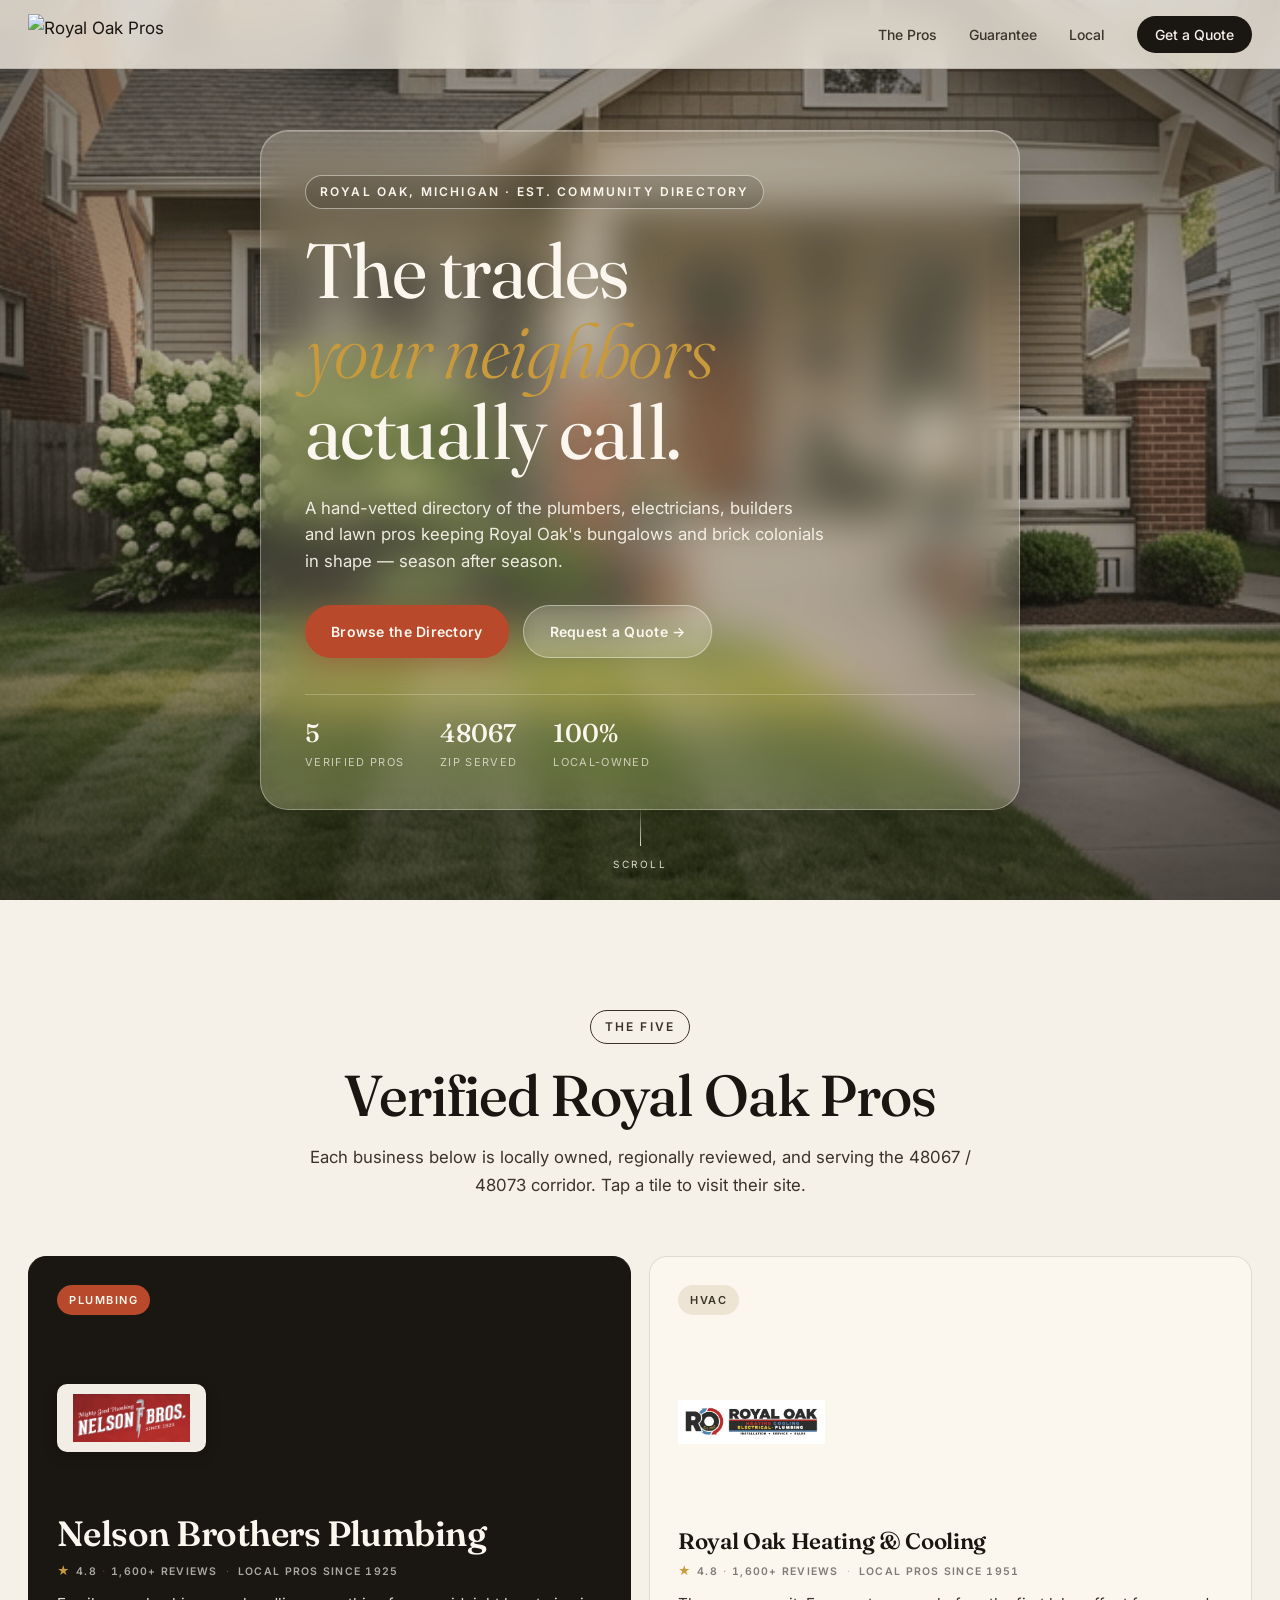
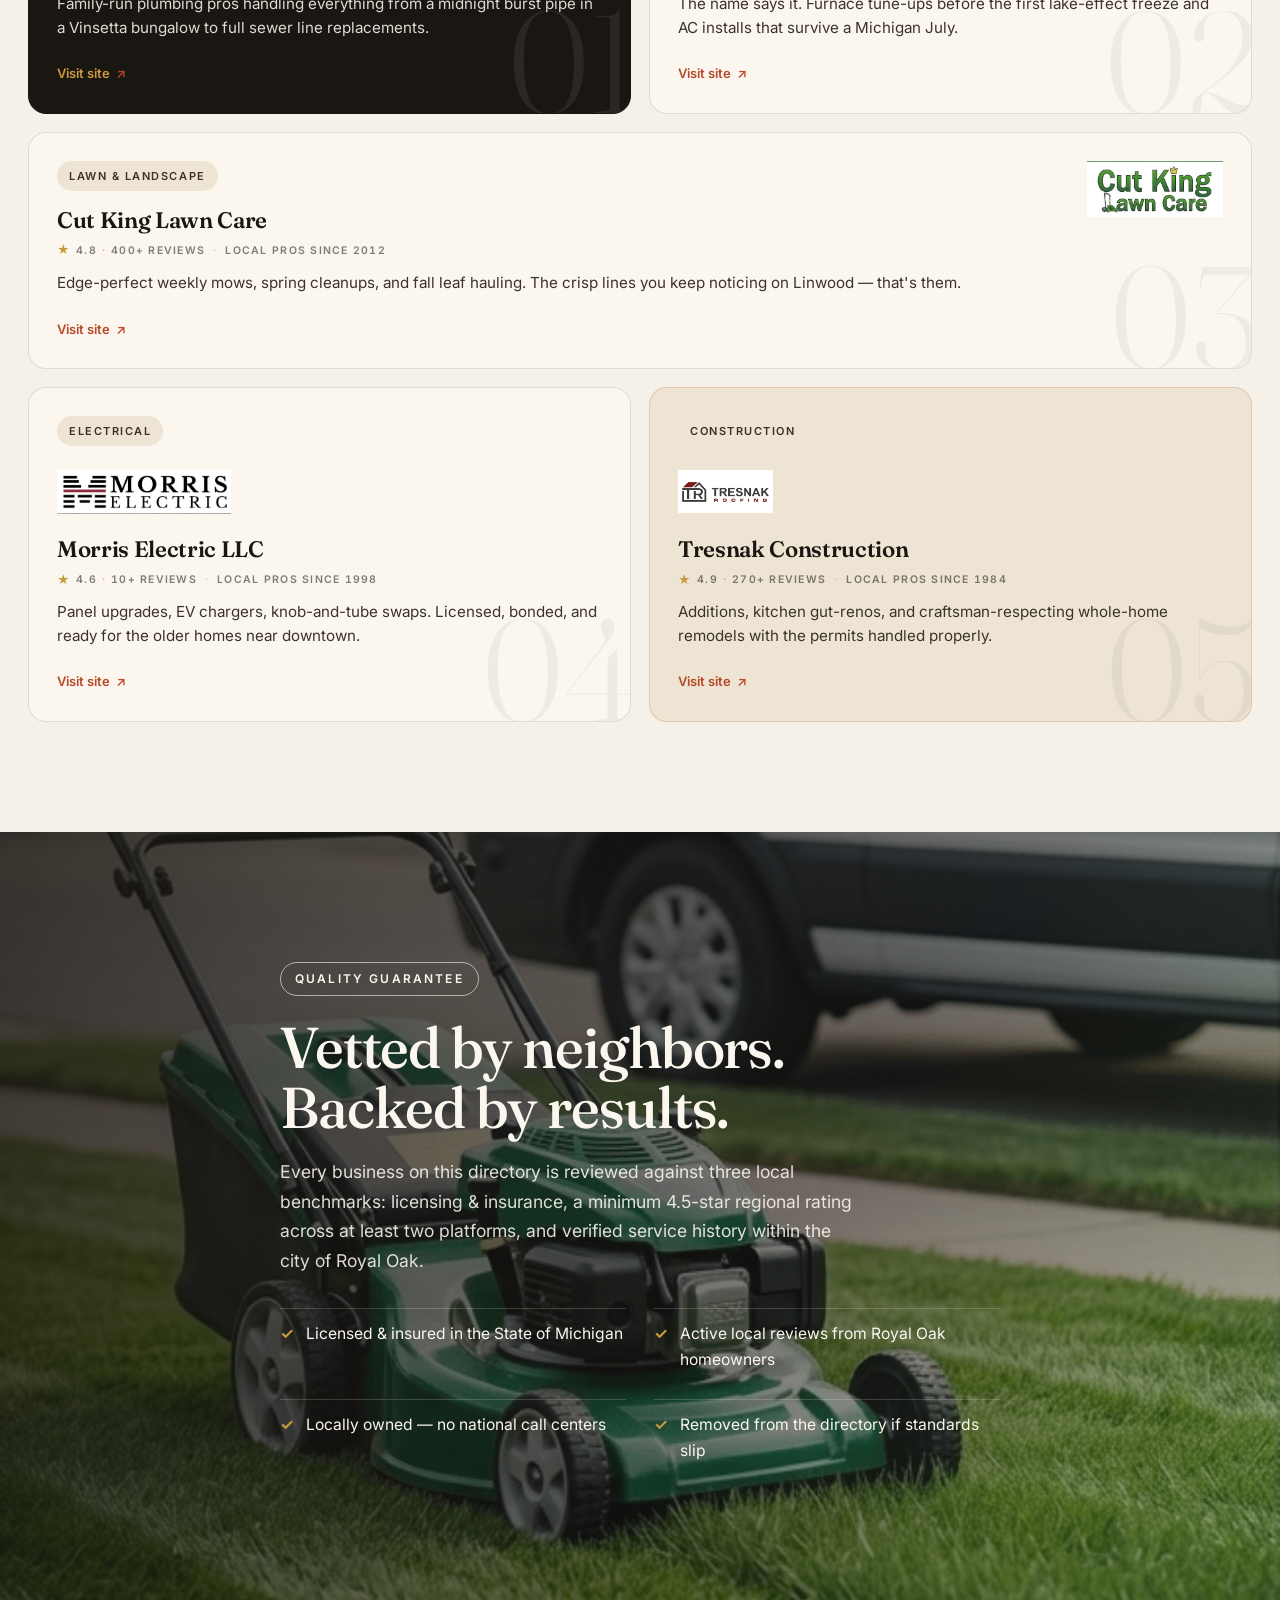
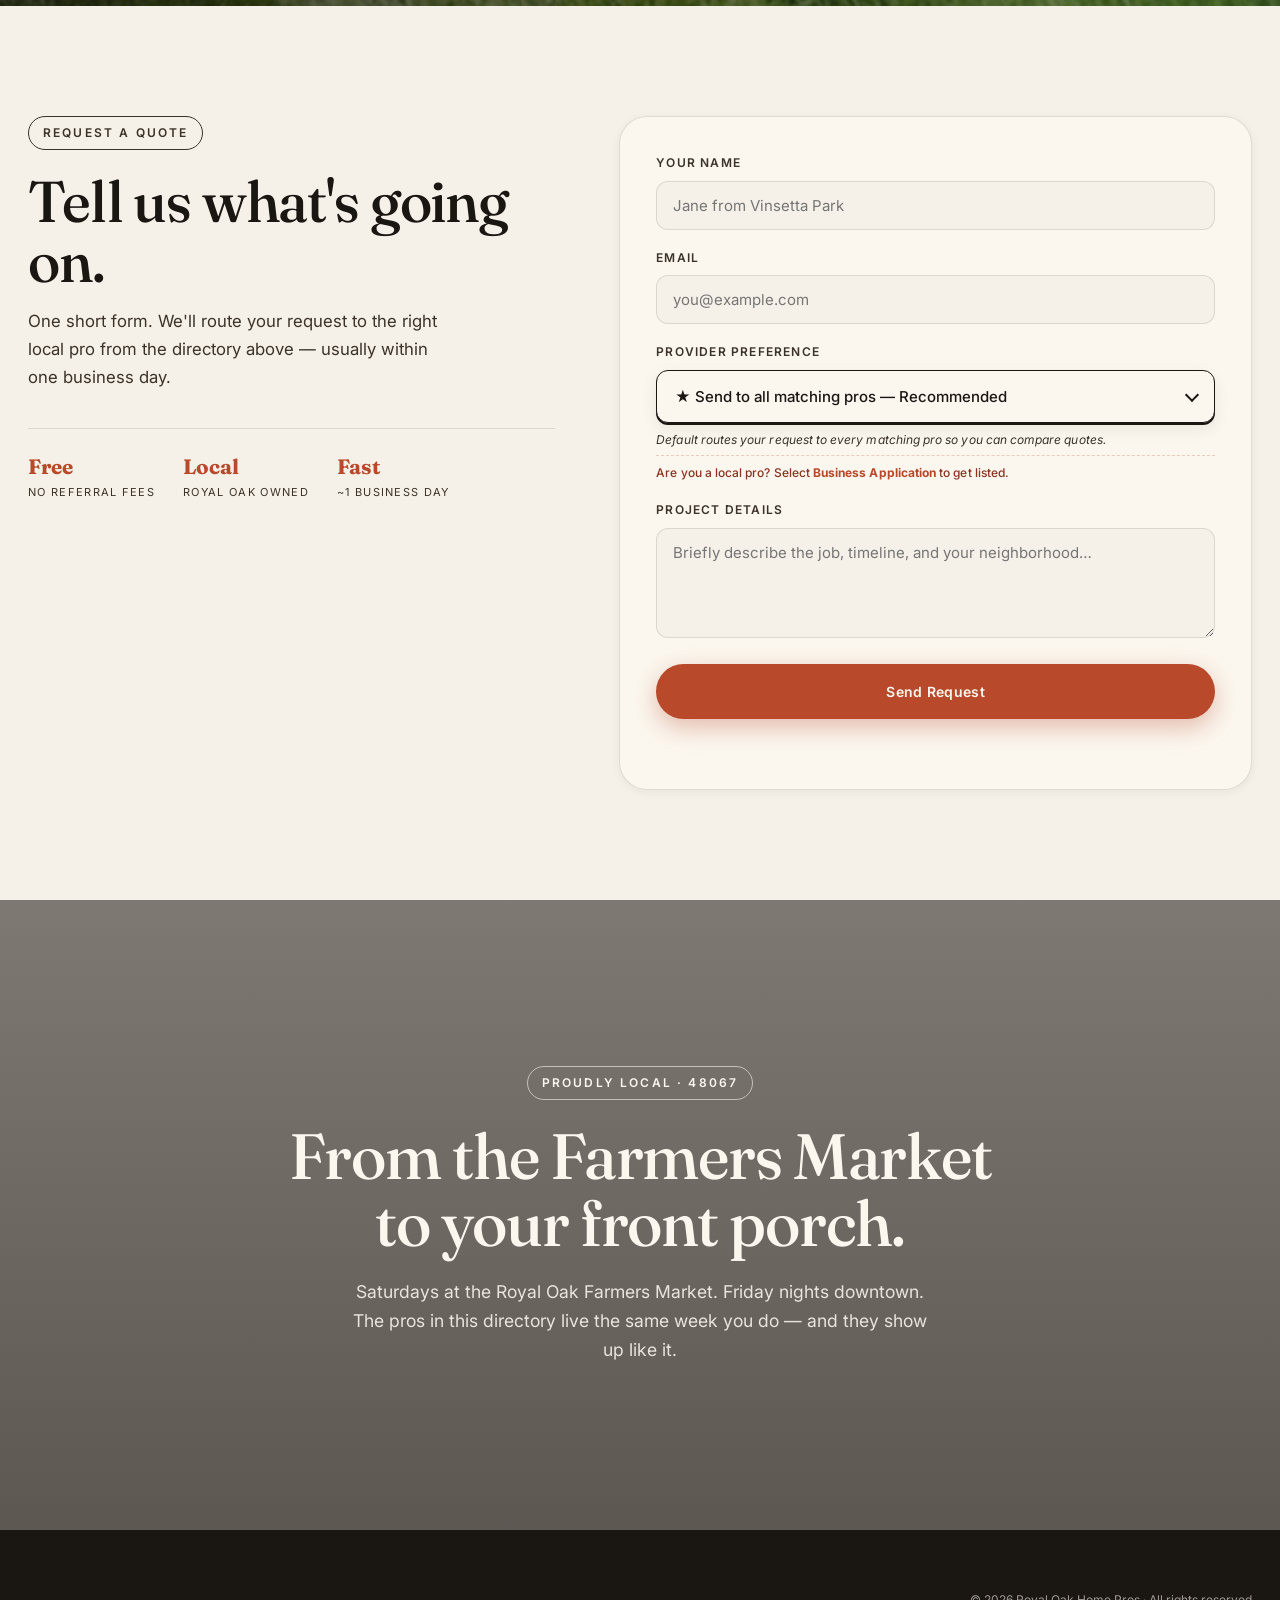
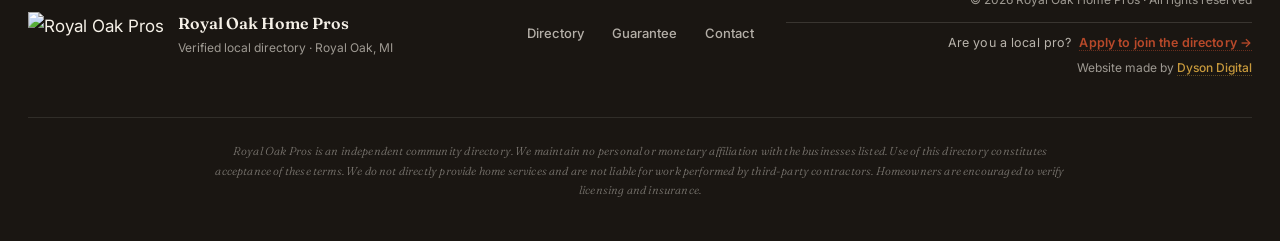
==== commit ac9375b0: "Replace logo image with new version in index.html" ====
--- a/index.html
+++ b/index.html
@@ -110,7 +110,7 @@
   <nav class="nav">
     <div class="nav-inner">
       <a href="#top" class="nav-logo">
-        <img src="images/royal-oak-pros-logo.png" alt="Royal Oak Pros">
+        <img src="images/royal-oak-pros-logo2." alt="Royal Oak Pros">
       </a>
       <ul class="nav-links">
         <li><a href="#pros">The Pros</a></li>
@@ -345,7 +345,7 @@
   <footer class="footer">
     <div class="footer-inner">
       <div class="footer-brand">
-        <img src="images/royal-oak-pros-logo.png" alt="Royal Oak Pros">
+        <img src="images/royal-oak-pros-logo2." alt="Royal Oak Pros">
         <div>
           <strong>Royal Oak Home Pros</strong>
           <small>Verified local directory · Royal Oak, MI</small>
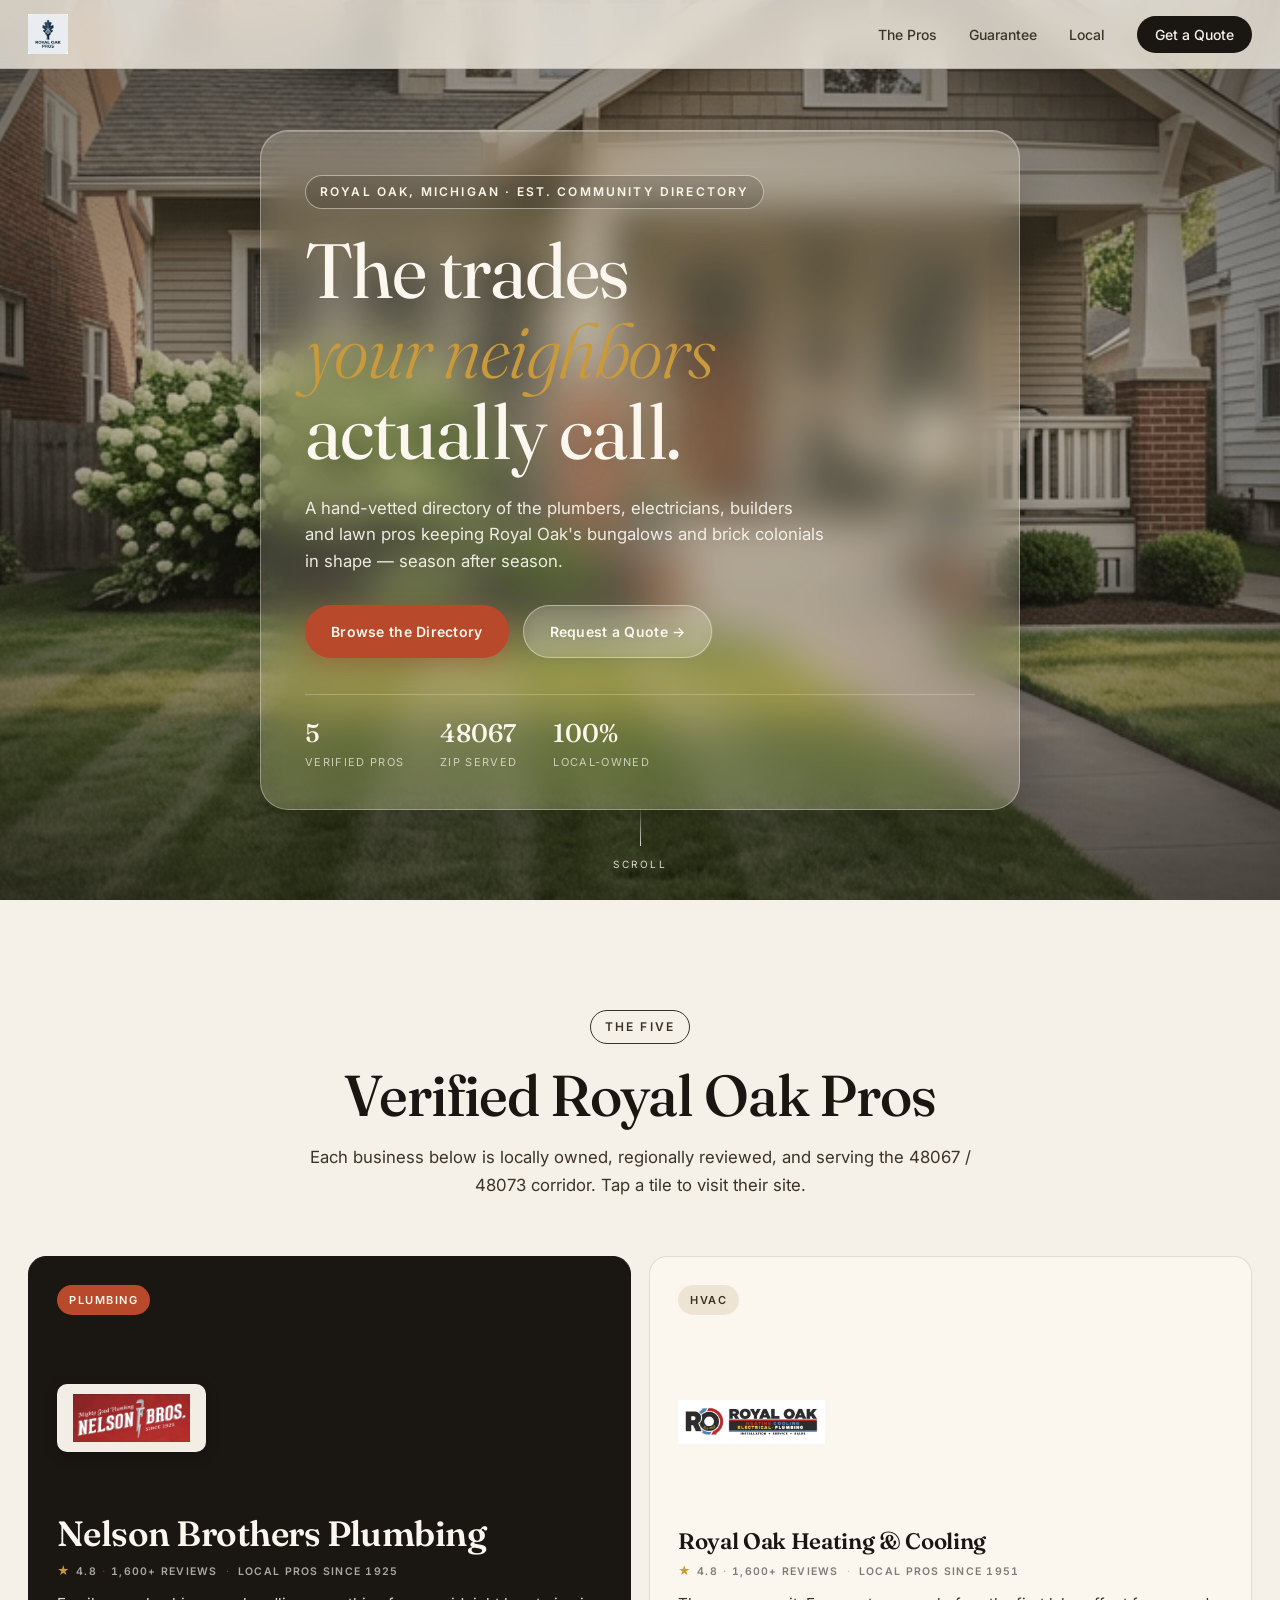
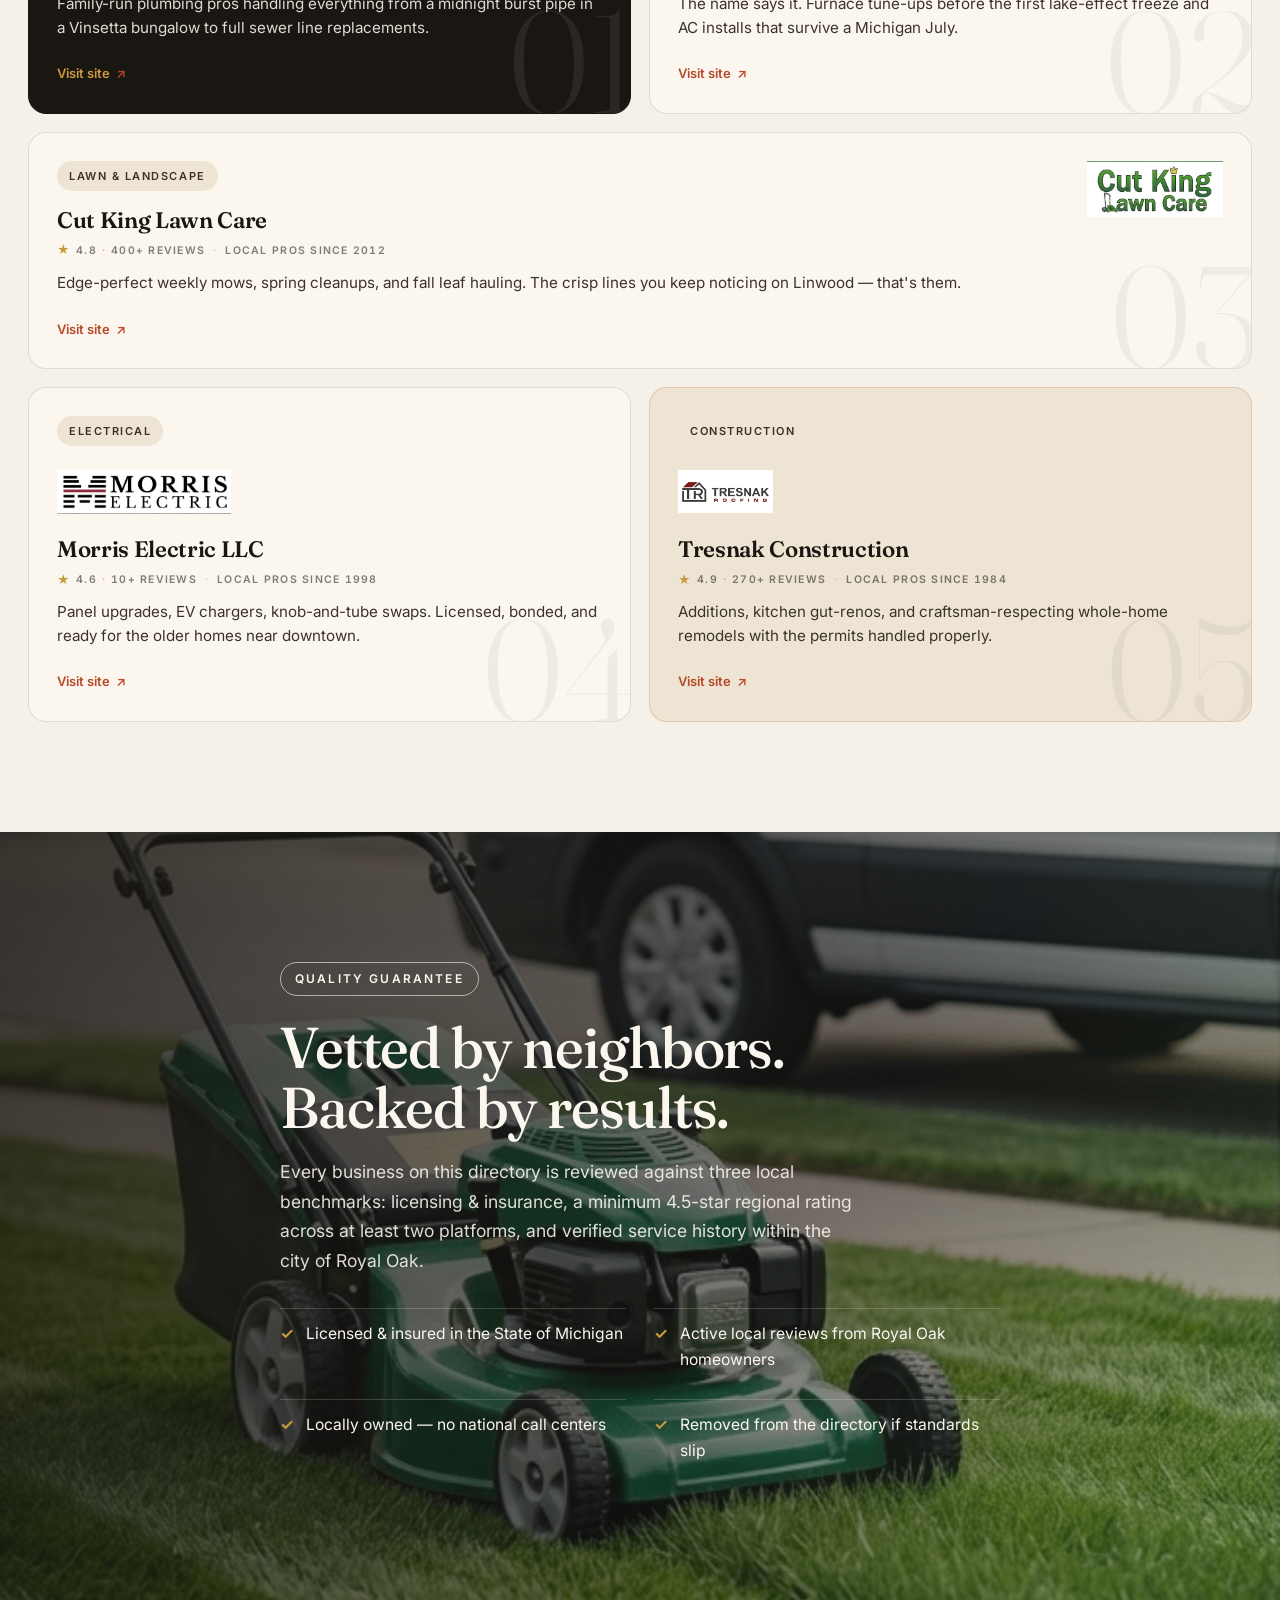
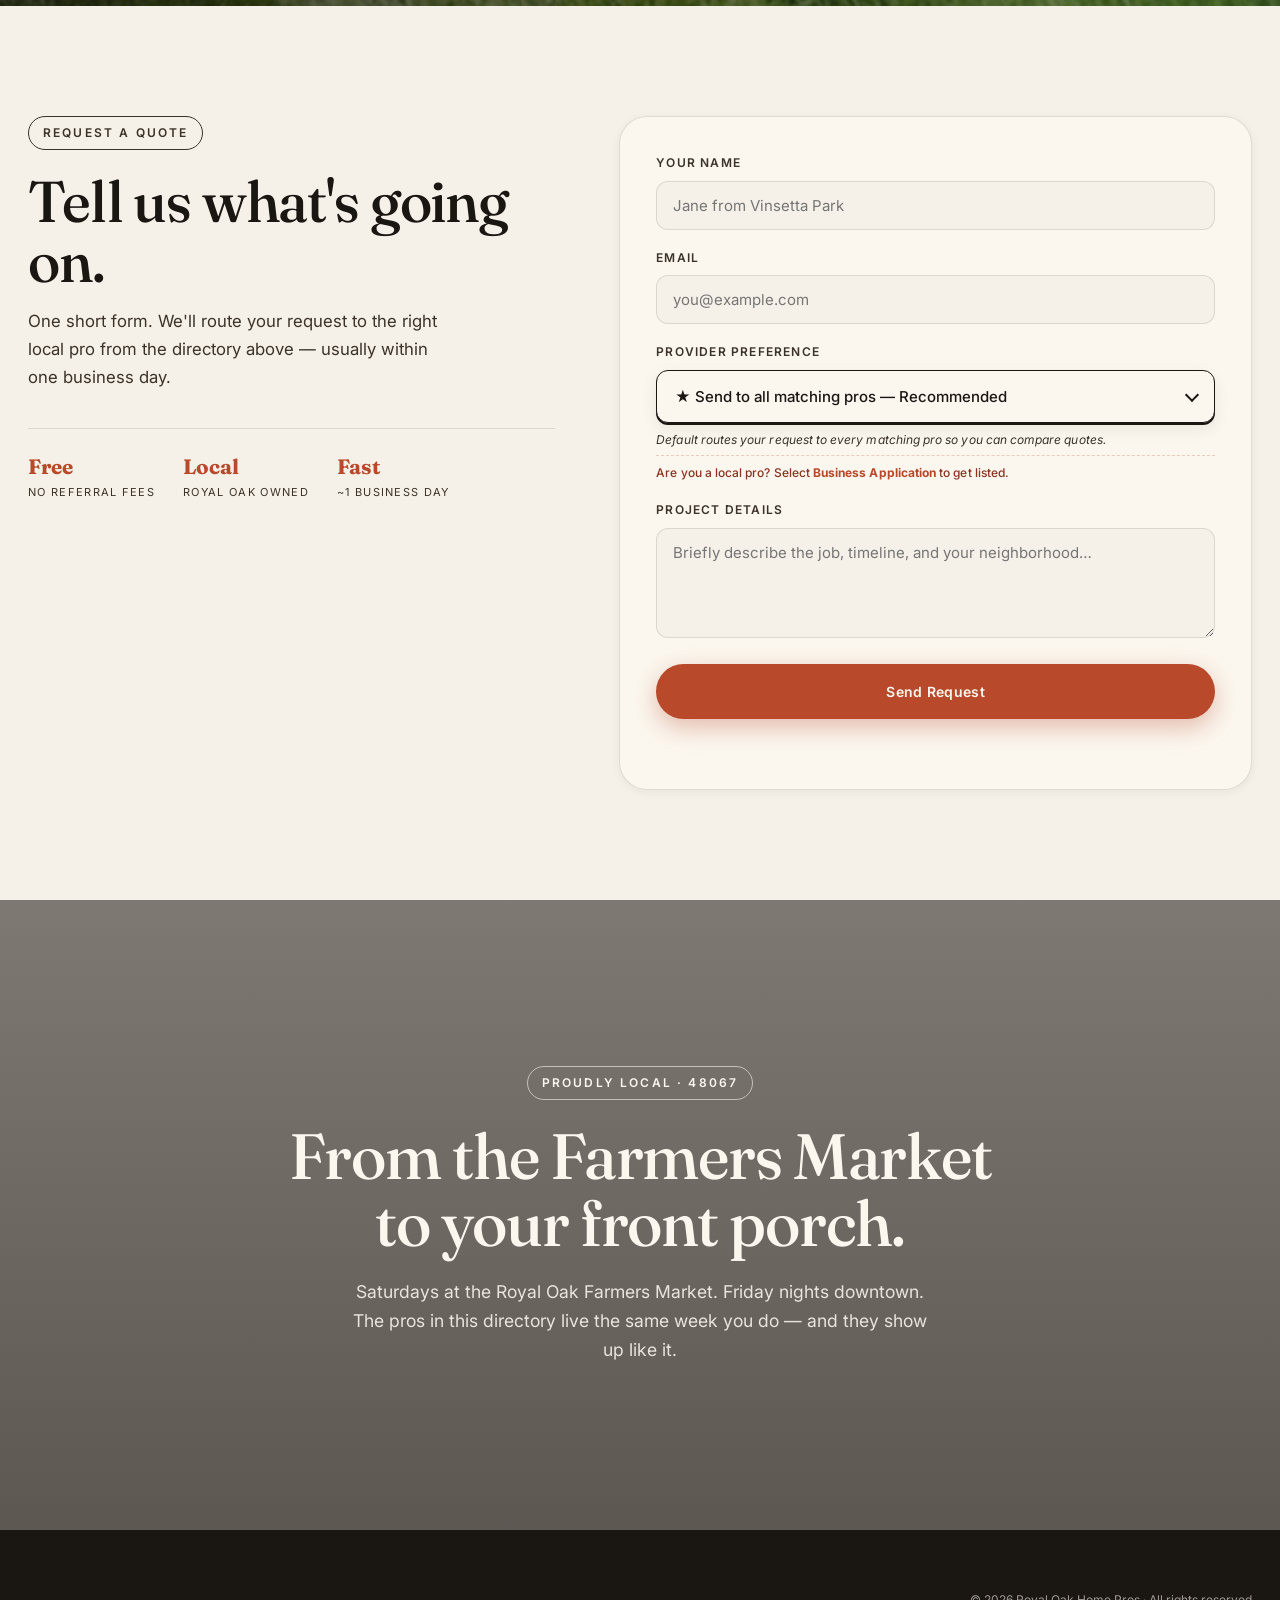
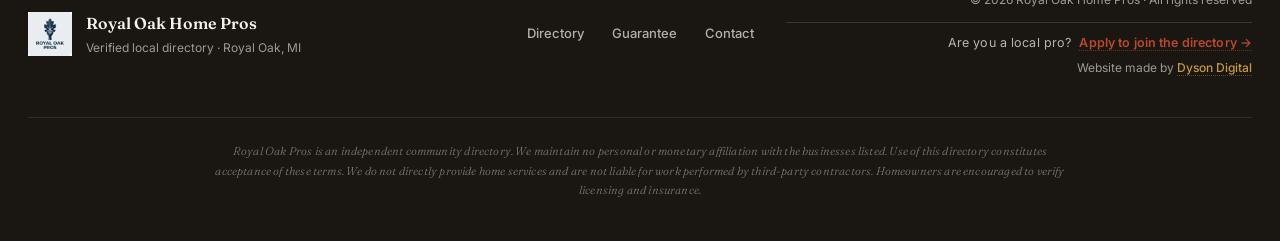
==== commit 80be3f7a: "Fix image source for Royal Oak Pros logo" ====
--- a/index.html
+++ b/index.html
@@ -110,7 +110,7 @@
   <nav class="nav">
     <div class="nav-inner">
       <a href="#top" class="nav-logo">
-        <img src="images/royal-oak-pros-logo2." alt="Royal Oak Pros">
+        <img src="images/royal-oak-pros-logo2.png" alt="Royal Oak Pros">
       </a>
       <ul class="nav-links">
         <li><a href="#pros">The Pros</a></li>
@@ -345,7 +345,7 @@
   <footer class="footer">
     <div class="footer-inner">
       <div class="footer-brand">
-        <img src="images/royal-oak-pros-logo2." alt="Royal Oak Pros">
+        <img src="images/royal-oak-pros-logo2.png" alt="Royal Oak Pros">
         <div>
           <strong>Royal Oak Home Pros</strong>
           <small>Verified local directory · Royal Oak, MI</small>
